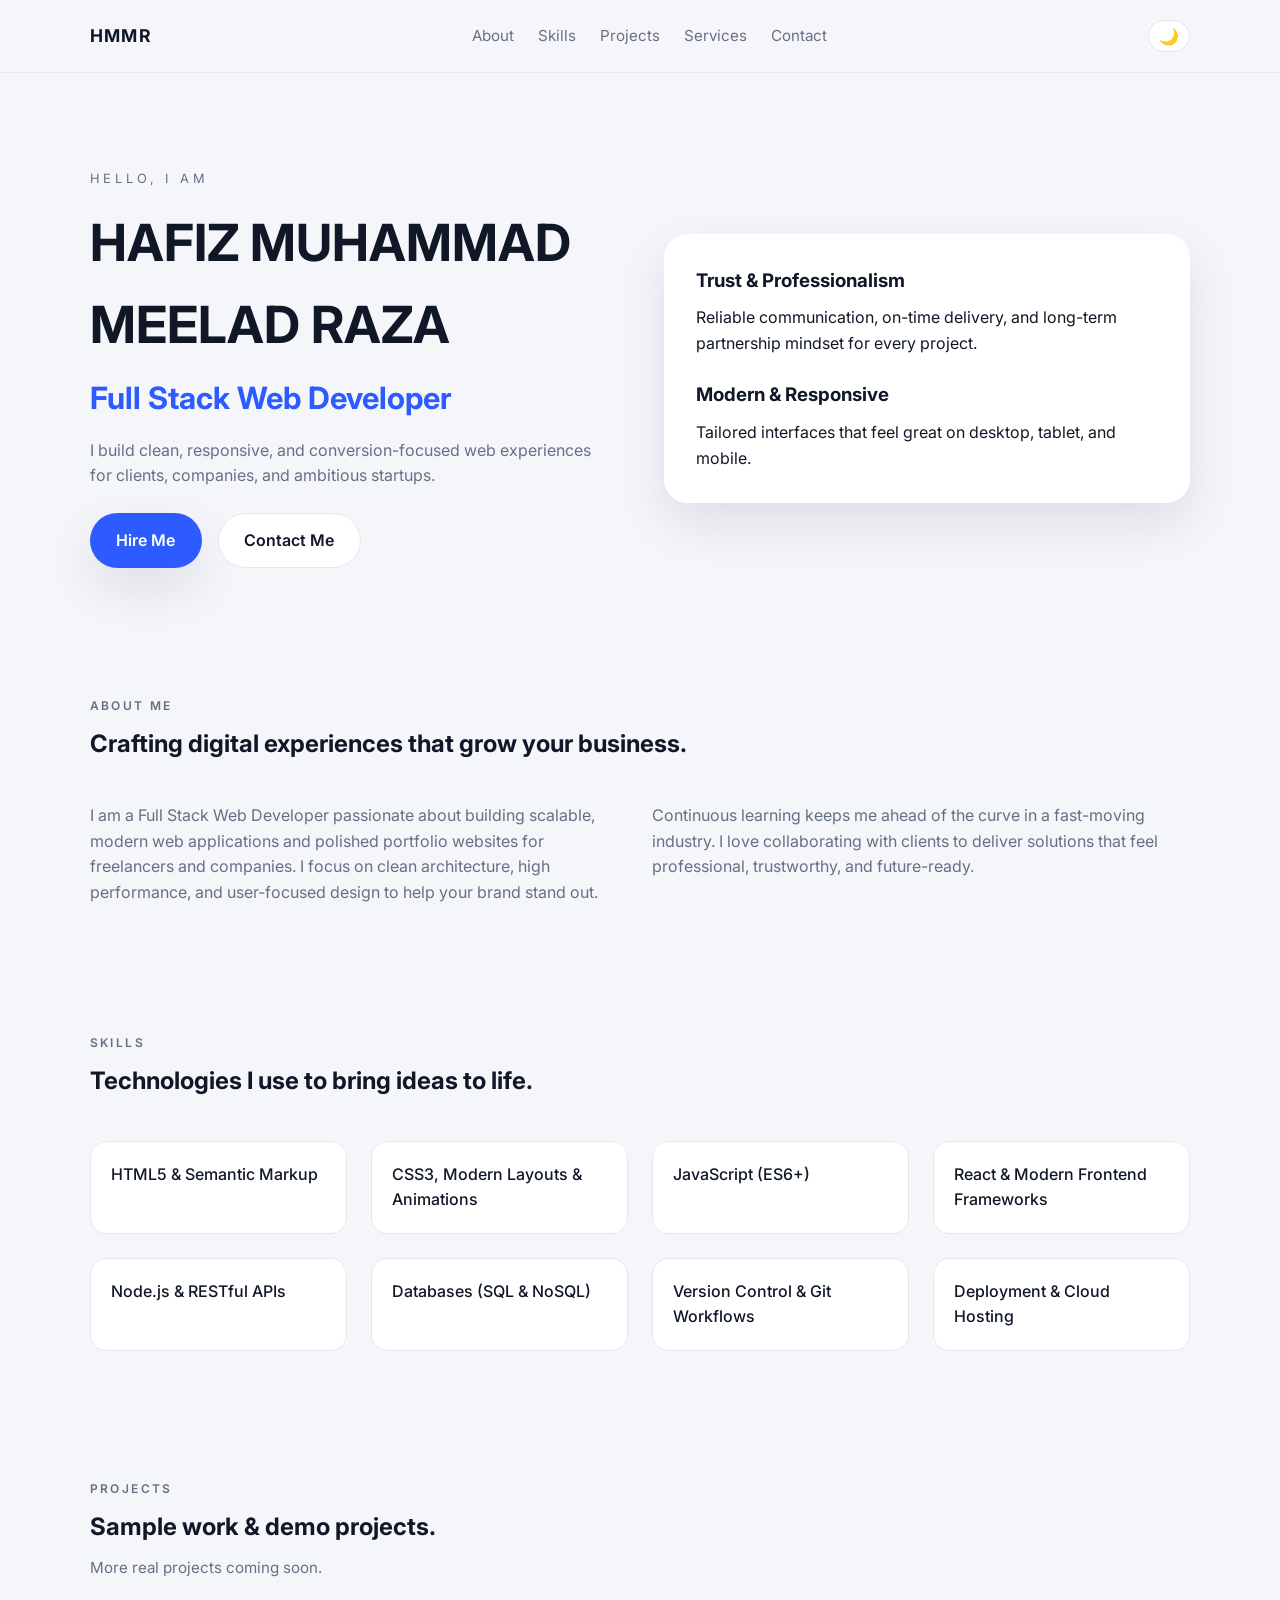
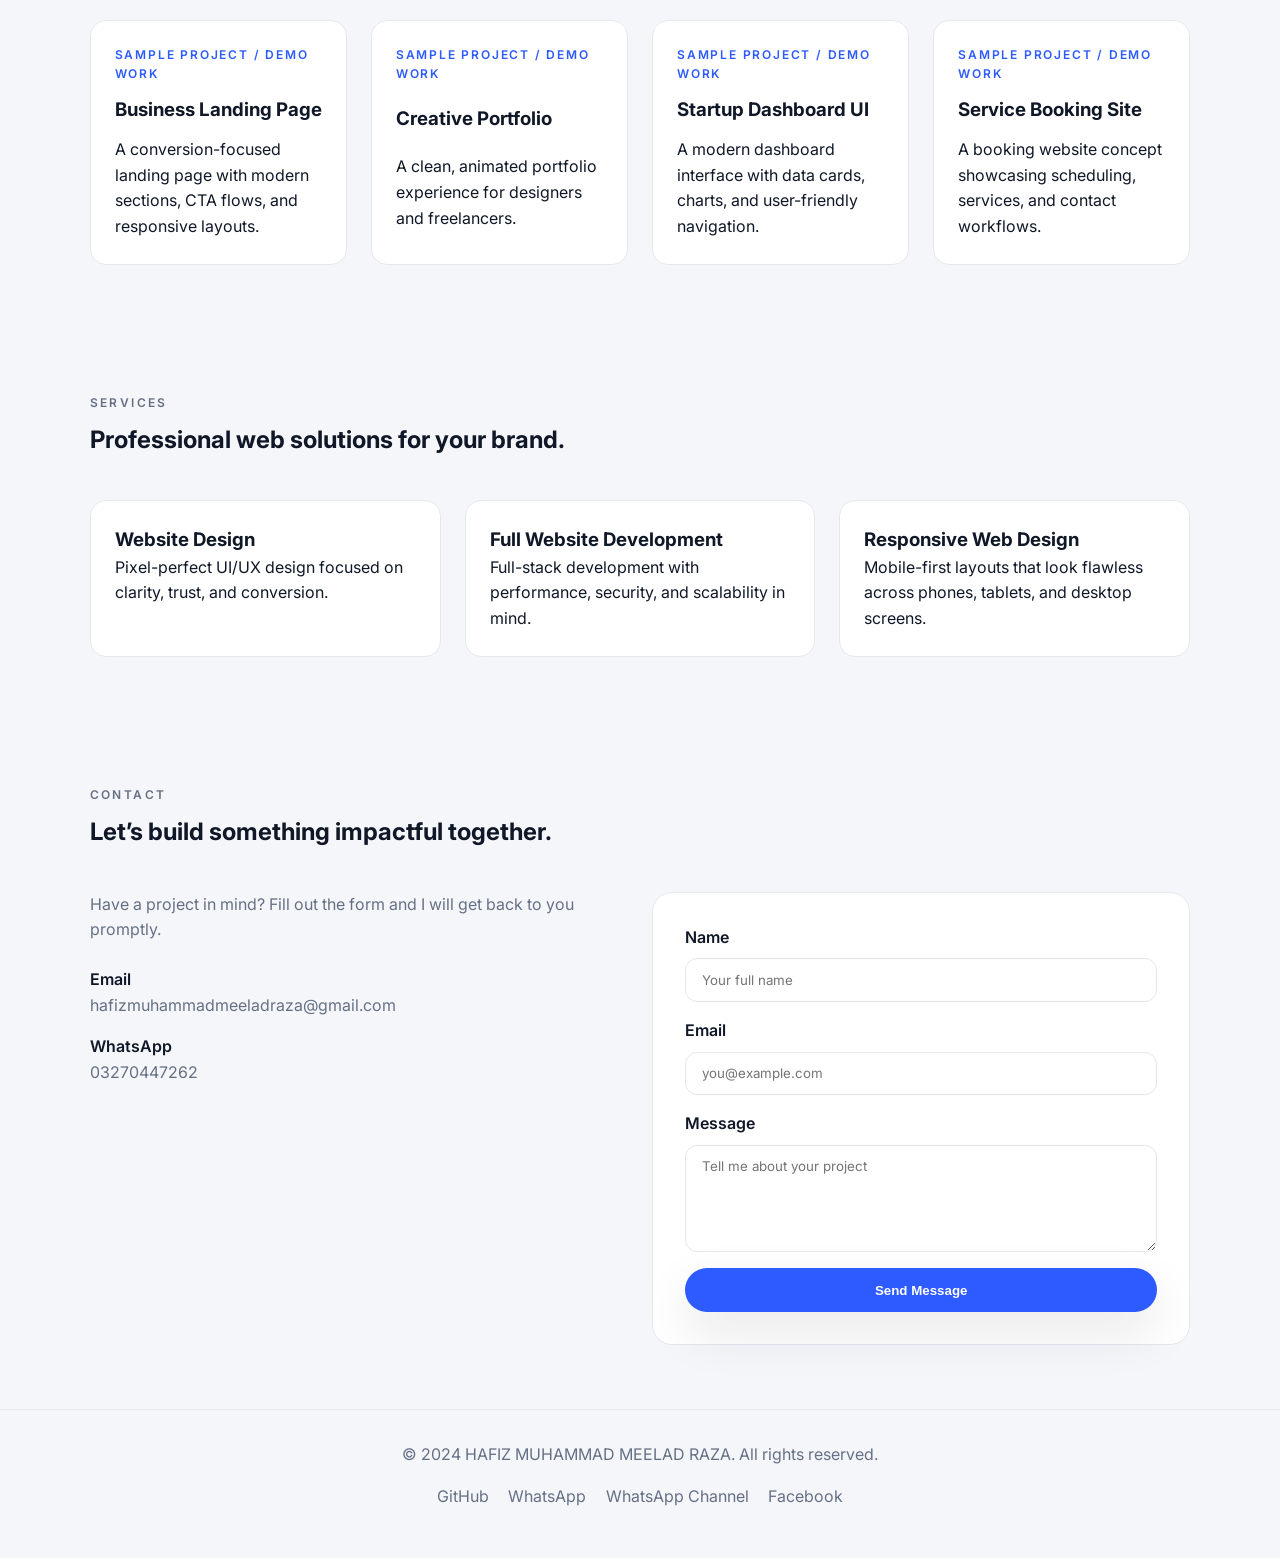
==== index.html @ 8e3b0694 "Add initial portfolio website" ====
<!DOCTYPE html>
<html lang="en">
  <head>
    <meta charset="UTF-8" />
    <meta name="viewport" content="width=device-width, initial-scale=1" />
    <meta
      name="description"
      content="Portfolio of Hafiz Muhammad Meelad Raza, a full stack web developer delivering modern, responsive, and professional web experiences."
    />
    <meta
      name="keywords"
      content="Full Stack Web Developer, Portfolio, Freelance, Web Design, Web Development"
    />
    <meta name="author" content="Hafiz Muhammad Meelad Raza" />
    <title>HAFIZ MUHAMMAD MEELAD RAZA | Full Stack Web Developer</title>
    <link rel="preconnect" href="https://fonts.googleapis.com" />
    <link rel="preconnect" href="https://fonts.gstatic.com" crossorigin />
    <link
      href="https://fonts.googleapis.com/css2?family=Inter:wght@300;400;500;600;700&display=swap"
      rel="stylesheet"
    />
    <link rel="stylesheet" href="styles.css" />
  </head>
  <body>
    <header class="site-header">
      <nav class="nav">
        <a class="logo" href="#hero">HMMR</a>
        <button class="nav-toggle" aria-label="Toggle navigation">
          <span></span>
          <span></span>
          <span></span>
        </button>
        <div class="nav-links" data-visible="false">
          <a href="#about">About</a>
          <a href="#skills">Skills</a>
          <a href="#projects">Projects</a>
          <a href="#services">Services</a>
          <a href="#contact">Contact</a>
        </div>
        <button class="theme-toggle" type="button" aria-label="Toggle dark mode">
          <span class="theme-toggle__icon">🌙</span>
        </button>
      </nav>
    </header>

    <main>
      <section id="hero" class="hero">
        <div class="hero-content">
          <p class="hero-eyebrow">Hello, I am</p>
          <h1>HAFIZ MUHAMMAD MEELAD RAZA</h1>
          <h2>Full Stack Web Developer</h2>
          <p class="hero-tagline">
            I build clean, responsive, and conversion-focused web experiences for
            clients, companies, and ambitious startups.
          </p>
          <div class="hero-actions">
            <a class="btn primary" href="#contact">Hire Me</a>
            <a class="btn ghost" href="#contact">Contact Me</a>
          </div>
        </div>
        <div class="hero-card">
          <div class="hero-card__item">
            <h3>Trust & Professionalism</h3>
            <p>
              Reliable communication, on-time delivery, and long-term partnership
              mindset for every project.
            </p>
          </div>
          <div class="hero-card__item">
            <h3>Modern & Responsive</h3>
            <p>
              Tailored interfaces that feel great on desktop, tablet, and mobile.
            </p>
          </div>
        </div>
      </section>

      <section id="about" class="section about">
        <div class="section-heading">
          <p class="section-label">About Me</p>
          <h2>Crafting digital experiences that grow your business.</h2>
        </div>
        <div class="about-grid">
          <p>
            I am a Full Stack Web Developer passionate about building scalable,
            modern web applications and polished portfolio websites for
            freelancers and companies. I focus on clean architecture, high
            performance, and user-focused design to help your brand stand out.
          </p>
          <p>
            Continuous learning keeps me ahead of the curve in a fast-moving
            industry. I love collaborating with clients to deliver solutions
            that feel professional, trustworthy, and future-ready.
          </p>
        </div>
      </section>

      <section id="skills" class="section skills">
        <div class="section-heading">
          <p class="section-label">Skills</p>
          <h2>Technologies I use to bring ideas to life.</h2>
        </div>
        <div class="skills-grid">
          <div class="skill-card">HTML5 &amp; Semantic Markup</div>
          <div class="skill-card">CSS3, Modern Layouts &amp; Animations</div>
          <div class="skill-card">JavaScript (ES6+)</div>
          <div class="skill-card">React &amp; Modern Frontend Frameworks</div>
          <div class="skill-card">Node.js &amp; RESTful APIs</div>
          <div class="skill-card">Databases (SQL &amp; NoSQL)</div>
          <div class="skill-card">Version Control &amp; Git Workflows</div>
          <div class="skill-card">Deployment &amp; Cloud Hosting</div>
        </div>
      </section>

      <section id="projects" class="section projects">
        <div class="section-heading">
          <p class="section-label">Projects</p>
          <h2>Sample work &amp; demo projects.</h2>
          <p class="section-note">More real projects coming soon.</p>
        </div>
        <div class="projects-grid">
          <article class="project-card">
            <span class="project-label">Sample Project / Demo Work</span>
            <h3>Business Landing Page</h3>
            <p>
              A conversion-focused landing page with modern sections, CTA flows,
              and responsive layouts.
            </p>
          </article>
          <article class="project-card">
            <span class="project-label">Sample Project / Demo Work</span>
            <h3>Creative Portfolio</h3>
            <p>
              A clean, animated portfolio experience for designers and
              freelancers.
            </p>
          </article>
          <article class="project-card">
            <span class="project-label">Sample Project / Demo Work</span>
            <h3>Startup Dashboard UI</h3>
            <p>
              A modern dashboard interface with data cards, charts, and
              user-friendly navigation.
            </p>
          </article>
          <article class="project-card">
            <span class="project-label">Sample Project / Demo Work</span>
            <h3>Service Booking Site</h3>
            <p>
              A booking website concept showcasing scheduling, services, and
              contact workflows.
            </p>
          </article>
        </div>
      </section>

      <section id="services" class="section services">
        <div class="section-heading">
          <p class="section-label">Services</p>
          <h2>Professional web solutions for your brand.</h2>
        </div>
        <div class="services-grid">
          <div class="service-card">
            <h3>Website Design</h3>
            <p>
              Pixel-perfect UI/UX design focused on clarity, trust, and
              conversion.
            </p>
          </div>
          <div class="service-card">
            <h3>Full Website Development</h3>
            <p>
              Full-stack development with performance, security, and scalability
              in mind.
            </p>
          </div>
          <div class="service-card">
            <h3>Responsive Web Design</h3>
            <p>
              Mobile-first layouts that look flawless across phones, tablets,
              and desktop screens.
            </p>
          </div>
        </div>
      </section>

      <section id="contact" class="section contact">
        <div class="section-heading">
          <p class="section-label">Contact</p>
          <h2>Let’s build something impactful together.</h2>
        </div>
        <div class="contact-grid">
          <div class="contact-info">
            <p>
              Have a project in mind? Fill out the form and I will get back to
              you promptly.
            </p>
            <div class="contact-list">
              <div>
                <span>Email</span>
                <a href="mailto:hafizmuhammadmeeladraza@gmail.com"
                  >hafizmuhammadmeeladraza@gmail.com</a
                >
              </div>
              <div>
                <span>WhatsApp</span>
                <a href="https://wa.me/923270447262" target="_blank" rel="noreferrer"
                  >03270447262</a
                >
              </div>
            </div>
          </div>
          <form
            class="contact-form"
            action="mailto:hafizmuhammadmeeladraza@gmail.com"
            method="POST"
            enctype="text/plain"
          >
            <label>
              Name
              <input type="text" name="name" placeholder="Your full name" required />
            </label>
            <label>
              Email
              <input
                type="email"
                name="email"
                placeholder="you@example.com"
                required
              />
            </label>
            <label>
              Message
              <textarea
                name="message"
                rows="5"
                placeholder="Tell me about your project"
                required
              ></textarea>
            </label>
            <button class="btn primary" type="submit">Send Message</button>
          </form>
        </div>
      </section>
    </main>

    <footer class="footer">
      <div class="footer-content">
        <p>© 2024 HAFIZ MUHAMMAD MEELAD RAZA. All rights reserved.</p>
        <div class="social-links">
          <a href="https://github.com/" target="_blank" rel="noreferrer">GitHub</a>
          <a
            href="https://wa.me/923270447262"
            target="_blank"
            rel="noreferrer"
            >WhatsApp</a
          >
          <a
            href="https://whatsapp.com/channel/0029VbBr26wLSmbkB0sooQ3W"
            target="_blank"
            rel="noreferrer"
            >WhatsApp Channel</a
          >
          <a
            href="https://www.facebook.com/share/1Arx2dxpmw/"
            target="_blank"
            rel="noreferrer"
            >Facebook</a
          >
        </div>
      </div>
    </footer>

    <script src="script.js"></script>
  </body>
</html>
---- styles.css ----
:root {
  color-scheme: light;
  --bg: #f5f6fa;
  --surface: #ffffff;
  --text: #101828;
  --muted: #667085;
  --primary: #2d5bff;
  --primary-dark: #1c3dd4;
  --border: #e4e7ec;
  --shadow: 0 20px 50px rgba(16, 24, 40, 0.1);
}

[data-theme="dark"] {
  color-scheme: dark;
  --bg: #0f1115;
  --surface: #1b1f2a;
  --text: #f4f6fb;
  --muted: #a6b0c3;
  --primary: #5b7bff;
  --primary-dark: #3b5bff;
  --border: #2a3142;
  --shadow: 0 20px 50px rgba(0, 0, 0, 0.4);
}

* {
  margin: 0;
  padding: 0;
  box-sizing: border-box;
}

body {
  font-family: "Inter", sans-serif;
  background: var(--bg);
  color: var(--text);
  line-height: 1.6;
  transition: background 0.3s ease, color 0.3s ease;
}

a {
  color: inherit;
  text-decoration: none;
}

img {
  max-width: 100%;
  display: block;
}

.site-header {
  position: sticky;
  top: 0;
  z-index: 100;
  background: rgba(245, 246, 250, 0.9);
  backdrop-filter: blur(10px);
  border-bottom: 1px solid var(--border);
}

[data-theme="dark"] .site-header {
  background: rgba(15, 17, 21, 0.85);
}

.nav {
  display: flex;
  align-items: center;
  justify-content: space-between;
  padding: 1.25rem 7vw;
  gap: 1rem;
}

.logo {
  font-weight: 700;
  font-size: 1.1rem;
  letter-spacing: 0.08em;
}

.nav-links {
  display: flex;
  gap: 1.5rem;
  align-items: center;
}

.nav-links a {
  font-size: 0.95rem;
  color: var(--muted);
  transition: color 0.2s ease;
}

.nav-links a:hover {
  color: var(--text);
}

.nav-toggle {
  display: none;
  flex-direction: column;
  gap: 4px;
  background: none;
  border: none;
  cursor: pointer;
}

.nav-toggle span {
  width: 22px;
  height: 2px;
  background: var(--text);
}

.theme-toggle {
  border: 1px solid var(--border);
  background: var(--surface);
  border-radius: 999px;
  padding: 0.35rem 0.65rem;
  cursor: pointer;
  transition: background 0.2s ease, border 0.2s ease;
}

.theme-toggle__icon {
  font-size: 1rem;
}

.hero {
  padding: 6rem 7vw 4rem;
  display: grid;
  grid-template-columns: repeat(auto-fit, minmax(280px, 1fr));
  gap: 3rem;
  align-items: center;
}

.hero-content h1 {
  font-size: clamp(2.2rem, 4vw, 3.6rem);
  margin-bottom: 0.4rem;
}

.hero-content h2 {
  font-size: clamp(1.4rem, 2.4vw, 2rem);
  color: var(--primary);
  margin-bottom: 1rem;
}

.hero-eyebrow {
  text-transform: uppercase;
  letter-spacing: 0.3em;
  font-size: 0.8rem;
  color: var(--muted);
  margin-bottom: 0.8rem;
}

.hero-tagline {
  color: var(--muted);
  margin-bottom: 1.5rem;
}

.hero-actions {
  display: flex;
  gap: 1rem;
  flex-wrap: wrap;
}

.btn {
  padding: 0.85rem 1.6rem;
  border-radius: 999px;
  border: 1px solid transparent;
  font-weight: 600;
  display: inline-flex;
  align-items: center;
  justify-content: center;
  transition: transform 0.2s ease, box-shadow 0.2s ease;
}

.btn.primary {
  background: var(--primary);
  color: #fff;
  box-shadow: var(--shadow);
}

.btn.primary:hover {
  background: var(--primary-dark);
  transform: translateY(-2px);
}

.btn.ghost {
  border-color: var(--border);
  color: var(--text);
  background: var(--surface);
}

.hero-card {
  background: var(--surface);
  padding: 2rem;
  border-radius: 24px;
  box-shadow: var(--shadow);
  display: grid;
  gap: 1.5rem;
}

.hero-card__item h3 {
  margin-bottom: 0.6rem;
}

.section {
  padding: 4rem 7vw;
}

.section-heading {
  display: grid;
  gap: 0.6rem;
  margin-bottom: 2.5rem;
}

.section-label {
  color: var(--muted);
  font-weight: 600;
  text-transform: uppercase;
  letter-spacing: 0.2em;
  font-size: 0.75rem;
}

.section-note {
  color: var(--muted);
  font-size: 0.95rem;
}

.about-grid,
.skills-grid,
.projects-grid,
.services-grid,
.contact-grid {
  display: grid;
  gap: 1.5rem;
}

.about-grid {
  grid-template-columns: repeat(auto-fit, minmax(260px, 1fr));
  color: var(--muted);
}

.skills-grid {
  grid-template-columns: repeat(auto-fit, minmax(220px, 1fr));
}

.skill-card {
  background: var(--surface);
  padding: 1.25rem;
  border-radius: 16px;
  border: 1px solid var(--border);
  font-weight: 500;
}

.projects-grid {
  grid-template-columns: repeat(auto-fit, minmax(240px, 1fr));
}

.project-card {
  background: var(--surface);
  padding: 1.5rem;
  border-radius: 16px;
  border: 1px solid var(--border);
  display: grid;
  gap: 0.75rem;
  transition: transform 0.2s ease, box-shadow 0.2s ease;
}

.project-card:hover {
  transform: translateY(-4px);
  box-shadow: var(--shadow);
}

.project-label {
  font-size: 0.75rem;
  text-transform: uppercase;
  letter-spacing: 0.15em;
  color: var(--primary);
  font-weight: 600;
}

.services-grid {
  grid-template-columns: repeat(auto-fit, minmax(240px, 1fr));
}

.service-card {
  padding: 1.5rem;
  background: var(--surface);
  border-radius: 16px;
  border: 1px solid var(--border);
}

.contact-grid {
  grid-template-columns: repeat(auto-fit, minmax(280px, 1fr));
  align-items: start;
}

.contact-info {
  display: grid;
  gap: 1.5rem;
  color: var(--muted);
}

.contact-list {
  display: grid;
  gap: 1rem;
}

.contact-list span {
  display: block;
  font-weight: 600;
  color: var(--text);
}

.contact-form {
  background: var(--surface);
  padding: 2rem;
  border-radius: 20px;
  border: 1px solid var(--border);
  display: grid;
  gap: 1rem;
}

.contact-form label {
  display: grid;
  gap: 0.5rem;
  font-weight: 600;
}

.contact-form input,
.contact-form textarea {
  width: 100%;
  padding: 0.8rem 1rem;
  border-radius: 12px;
  border: 1px solid var(--border);
  background: transparent;
  color: var(--text);
  font-family: inherit;
}

.footer {
  padding: 2rem 7vw 3rem;
  border-top: 1px solid var(--border);
  color: var(--muted);
}

.footer-content {
  display: flex;
  flex-direction: column;
  gap: 1rem;
  align-items: center;
  text-align: center;
}

.social-links {
  display: flex;
  gap: 1.2rem;
  flex-wrap: wrap;
  justify-content: center;
}

.fade-in {
  opacity: 0;
  transform: translateY(20px);
  animation: fadeUp 0.8s ease forwards;
}

@keyframes fadeUp {
  to {
    opacity: 1;
    transform: translateY(0);
  }
}

@media (max-width: 840px) {
  .nav-links {
    position: absolute;
    top: 70px;
    right: 7vw;
    background: var(--surface);
    border: 1px solid var(--border);
    border-radius: 16px;
    flex-direction: column;
    padding: 1rem 1.5rem;
    gap: 1rem;
    box-shadow: var(--shadow);
    display: none;
  }

  .nav-links[data-visible="true"] {
    display: flex;
  }

  .nav-toggle {
    display: flex;
  }
}

@media (max-width: 600px) {
  .hero {
    padding-top: 4.5rem;
  }

  .nav {
    flex-wrap: wrap;
  }
}
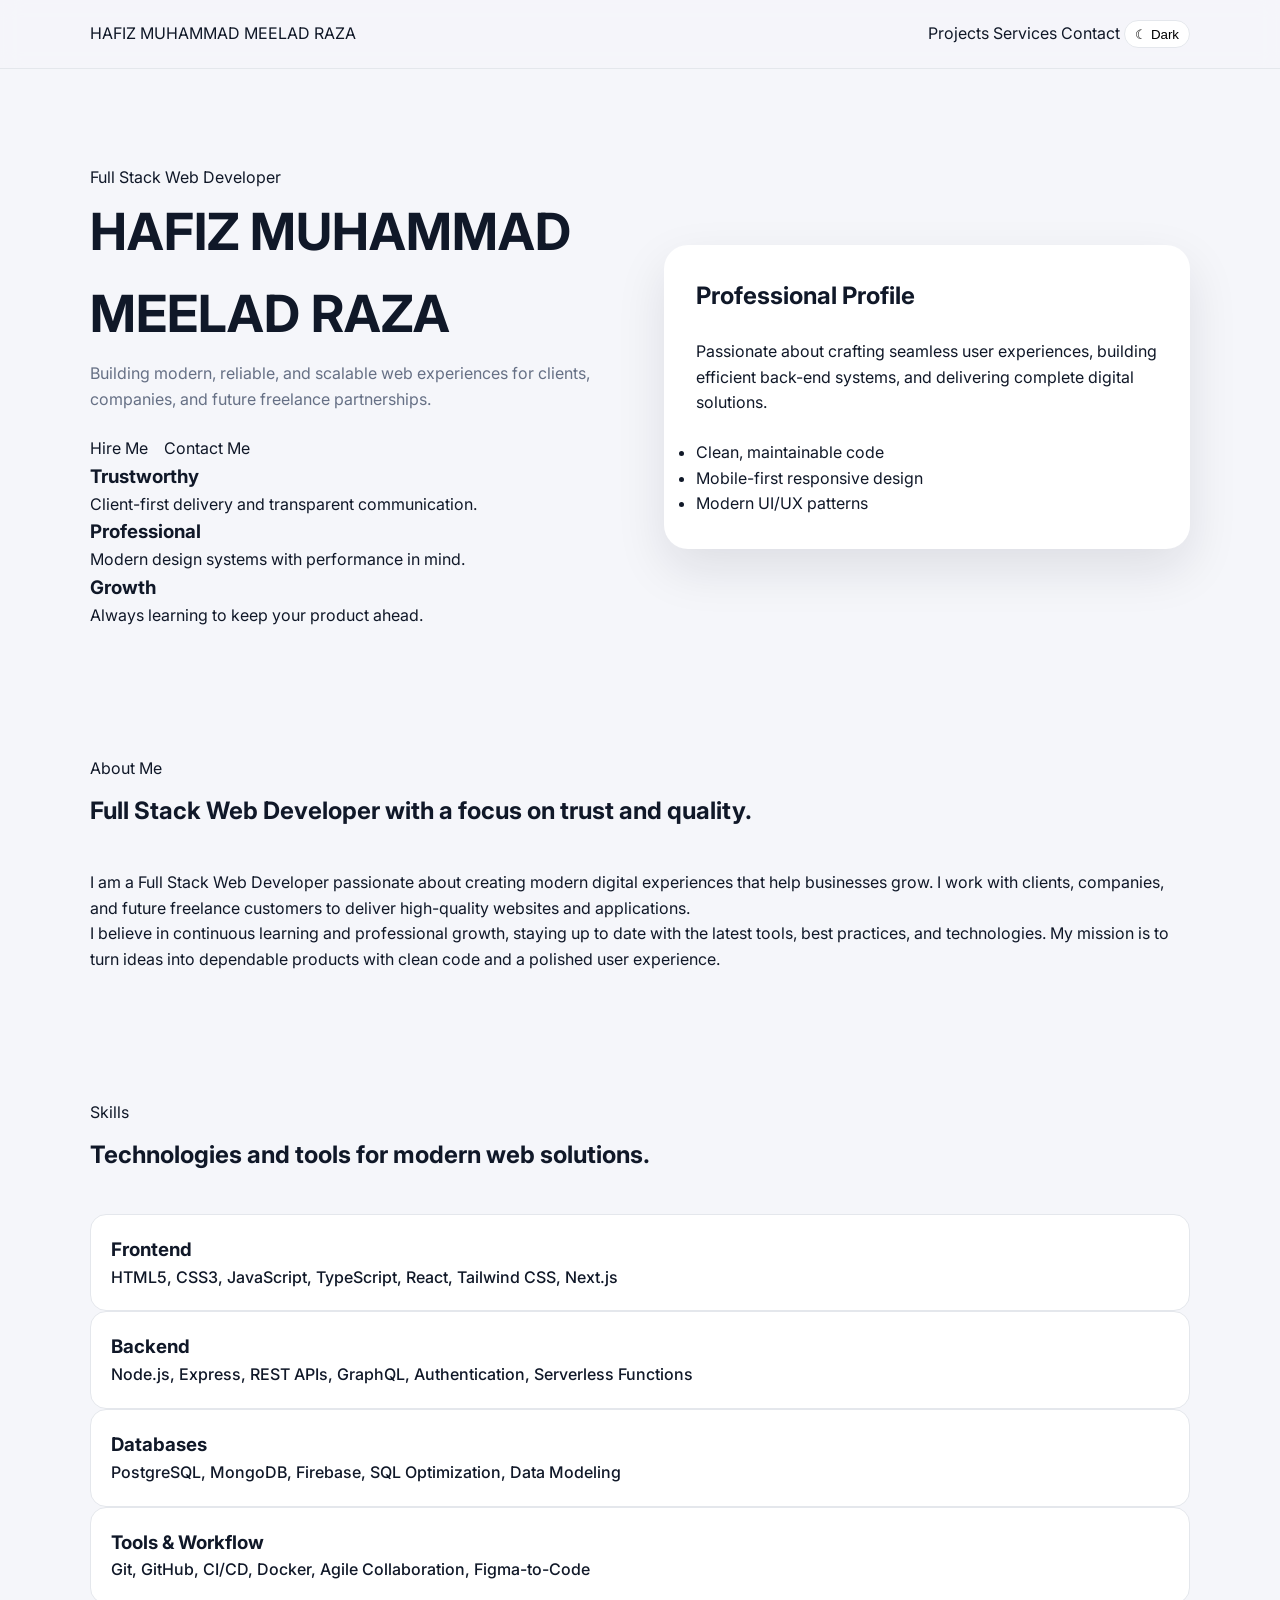
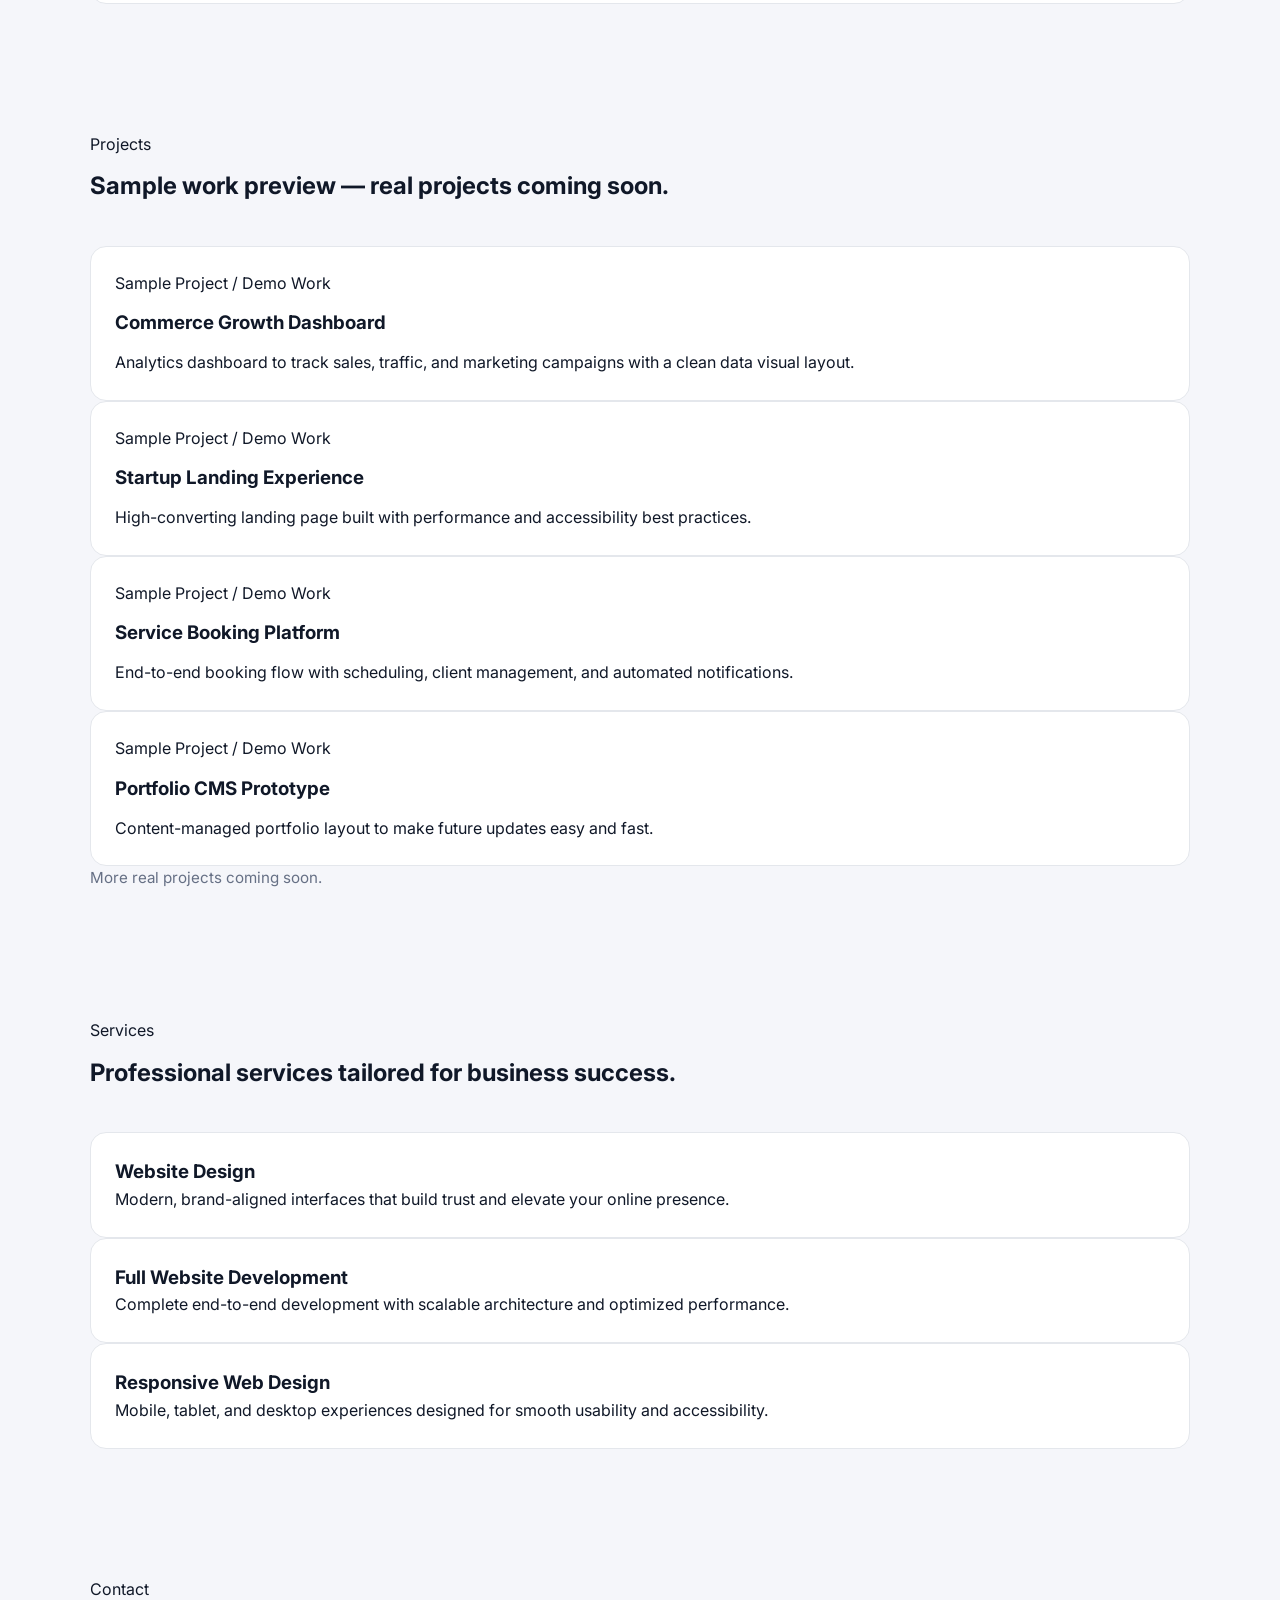
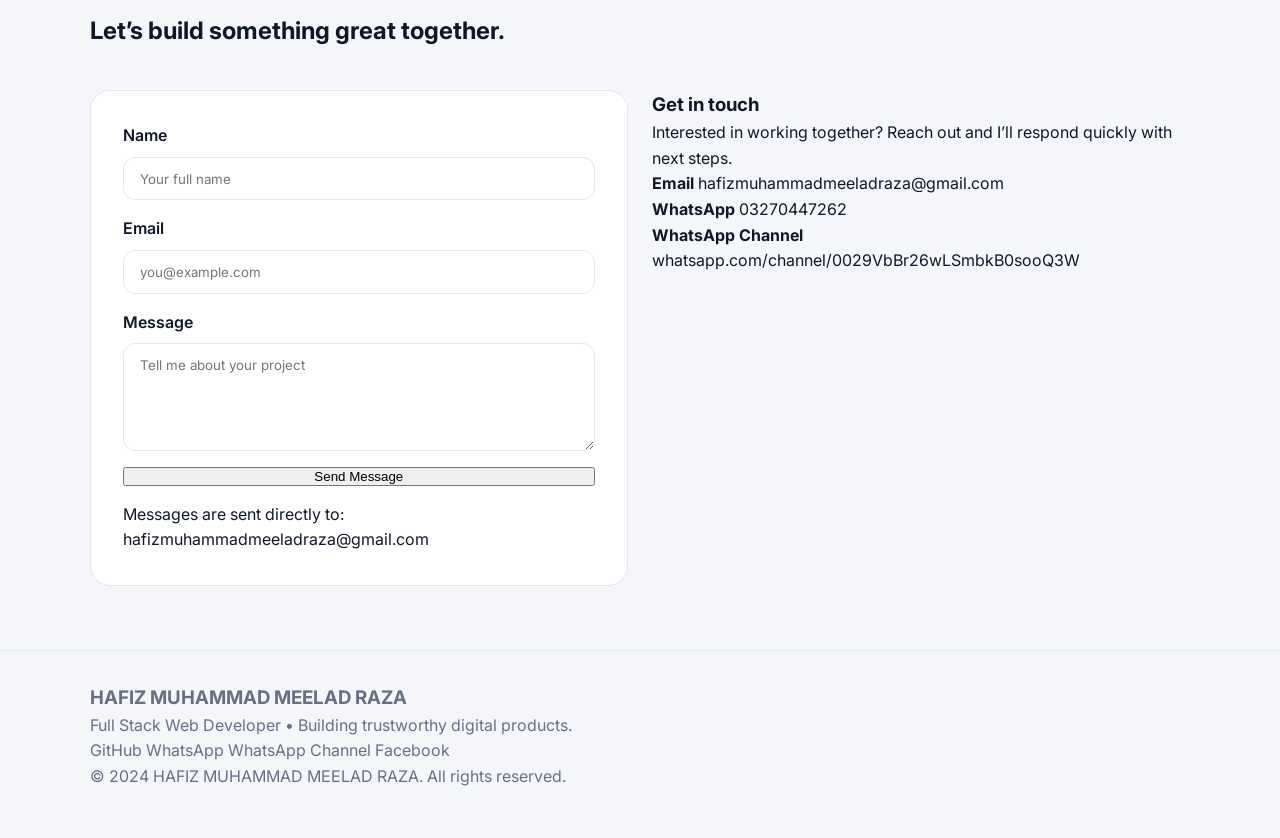
==== commit af3587b1: "Create index.html" ====
--- a/index.html
+++ b/index.html
@@ -2,21 +2,21 @@
 <html lang="en">
   <head>
     <meta charset="UTF-8" />
-    <meta name="viewport" content="width=device-width, initial-scale=1" />
+    <meta name="viewport" content="width=device-width, initial-scale=1.0" />
     <meta
       name="description"
-      content="Portfolio of Hafiz Muhammad Meelad Raza, a full stack web developer delivering modern, responsive, and professional web experiences."
+      content="Portfolio of Hafiz Muhammad Meelad Raza, Full Stack Web Developer specializing in modern web development for clients and companies."
     />
     <meta
       name="keywords"
-      content="Full Stack Web Developer, Portfolio, Freelance, Web Design, Web Development"
+      content="Full Stack Web Developer, portfolio, web development, freelance developer, responsive design"
     />
     <meta name="author" content="Hafiz Muhammad Meelad Raza" />
     <title>HAFIZ MUHAMMAD MEELAD RAZA | Full Stack Web Developer</title>
     <link rel="preconnect" href="https://fonts.googleapis.com" />
     <link rel="preconnect" href="https://fonts.gstatic.com" crossorigin />
     <link
-      href="https://fonts.googleapis.com/css2?family=Inter:wght@300;400;500;600;700&display=swap"
+      href="https://fonts.googleapis.com/css2?family=Inter:wght@300;400;500;600;700&family=Playfair+Display:wght@500;600&display=swap"
       rel="stylesheet"
     />
     <link rel="stylesheet" href="styles.css" />
@@ -24,251 +24,208 @@
   <body>
     <header class="site-header">
       <nav class="nav">
-        <a class="logo" href="#hero">HMMR</a>
-        <button class="nav-toggle" aria-label="Toggle navigation">
-          <span></span>
-          <span></span>
-          <span></span>
-        </button>
-        <div class="nav-links" data-visible="false">
-          <a href="#about">About</a>
-          <a href="#skills">Skills</a>
-          <a href="#projects">Projects</a>
-          <a href="#services">Services</a>
-          <a href="#contact">Contact</a>
-        </div>
-        <button class="theme-toggle" type="button" aria-label="Toggle dark mode">
-          <span class="theme-toggle__icon">🌙</span>
-        </button>
+        <div class="brand">HAFIZ MUHAMMAD MEELAD RAZA</div>
+        <div class="nav-actions">
+          <a href="#projects" class="nav-link">Projects</a>
+          <a href="#services" class="nav-link">Services</a>
+          <a href="#contact" class="nav-link">Contact</a>
+          <button class="theme-toggle" id="themeToggle" type="button" aria-label="Toggle dark and light mode">
+            <span class="toggle-icon" aria-hidden="true">☾</span>
+            <span class="toggle-text">Dark</span>
+          </button>
+        </div>
       </nav>
     </header>
 
     <main>
-      <section id="hero" class="hero">
+      <section class="hero" id="home">
         <div class="hero-content">
-          <p class="hero-eyebrow">Hello, I am</p>
+          <p class="eyebrow">Full Stack Web Developer</p>
           <h1>HAFIZ MUHAMMAD MEELAD RAZA</h1>
-          <h2>Full Stack Web Developer</h2>
           <p class="hero-tagline">
-            I build clean, responsive, and conversion-focused web experiences for
-            clients, companies, and ambitious startups.
+            Building modern, reliable, and scalable web experiences for clients, companies, and future freelance
+            partnerships.
           </p>
           <div class="hero-actions">
-            <a class="btn primary" href="#contact">Hire Me</a>
-            <a class="btn ghost" href="#contact">Contact Me</a>
+            <a class="button primary" href="#contact">Hire Me</a>
+            <a class="button secondary" href="#contact">Contact Me</a>
+          </div>
+          <div class="hero-stats">
+            <div>
+              <h3>Trustworthy</h3>
+              <p>Client-first delivery and transparent communication.</p>
+            </div>
+            <div>
+              <h3>Professional</h3>
+              <p>Modern design systems with performance in mind.</p>
+            </div>
+            <div>
+              <h3>Growth</h3>
+              <p>Always learning to keep your product ahead.</p>
+            </div>
           </div>
         </div>
         <div class="hero-card">
-          <div class="hero-card__item">
-            <h3>Trust & Professionalism</h3>
-            <p>
-              Reliable communication, on-time delivery, and long-term partnership
-              mindset for every project.
-            </p>
-          </div>
-          <div class="hero-card__item">
-            <h3>Modern & Responsive</h3>
-            <p>
-              Tailored interfaces that feel great on desktop, tablet, and mobile.
-            </p>
-          </div>
-        </div>
-      </section>
-
-      <section id="about" class="section about">
-        <div class="section-heading">
-          <p class="section-label">About Me</p>
-          <h2>Crafting digital experiences that grow your business.</h2>
-        </div>
-        <div class="about-grid">
+          <h2>Professional Profile</h2>
           <p>
-            I am a Full Stack Web Developer passionate about building scalable,
-            modern web applications and polished portfolio websites for
-            freelancers and companies. I focus on clean architecture, high
-            performance, and user-focused design to help your brand stand out.
-          </p>
+            Passionate about crafting seamless user experiences, building efficient back-end systems, and delivering
+            complete digital solutions.
+          </p>
+          <ul>
+            <li>Clean, maintainable code</li>
+            <li>Mobile-first responsive design</li>
+            <li>Modern UI/UX patterns</li>
+          </ul>
+        </div>
+      </section>
+
+      <section class="section" id="about">
+        <div class="section-heading">
+          <p class="eyebrow">About Me</p>
+          <h2>Full Stack Web Developer with a focus on trust and quality.</h2>
+        </div>
+        <div class="two-column">
           <p>
-            Continuous learning keeps me ahead of the curve in a fast-moving
-            industry. I love collaborating with clients to deliver solutions
-            that feel professional, trustworthy, and future-ready.
-          </p>
-        </div>
-      </section>
-
-      <section id="skills" class="section skills">
-        <div class="section-heading">
-          <p class="section-label">Skills</p>
-          <h2>Technologies I use to bring ideas to life.</h2>
-        </div>
-        <div class="skills-grid">
-          <div class="skill-card">HTML5 &amp; Semantic Markup</div>
-          <div class="skill-card">CSS3, Modern Layouts &amp; Animations</div>
-          <div class="skill-card">JavaScript (ES6+)</div>
-          <div class="skill-card">React &amp; Modern Frontend Frameworks</div>
-          <div class="skill-card">Node.js &amp; RESTful APIs</div>
-          <div class="skill-card">Databases (SQL &amp; NoSQL)</div>
-          <div class="skill-card">Version Control &amp; Git Workflows</div>
-          <div class="skill-card">Deployment &amp; Cloud Hosting</div>
-        </div>
-      </section>
-
-      <section id="projects" class="section projects">
-        <div class="section-heading">
-          <p class="section-label">Projects</p>
-          <h2>Sample work &amp; demo projects.</h2>
-          <p class="section-note">More real projects coming soon.</p>
-        </div>
-        <div class="projects-grid">
-          <article class="project-card">
-            <span class="project-label">Sample Project / Demo Work</span>
-            <h3>Business Landing Page</h3>
-            <p>
-              A conversion-focused landing page with modern sections, CTA flows,
-              and responsive layouts.
-            </p>
-          </article>
-          <article class="project-card">
-            <span class="project-label">Sample Project / Demo Work</span>
-            <h3>Creative Portfolio</h3>
-            <p>
-              A clean, animated portfolio experience for designers and
-              freelancers.
-            </p>
-          </article>
-          <article class="project-card">
-            <span class="project-label">Sample Project / Demo Work</span>
-            <h3>Startup Dashboard UI</h3>
-            <p>
-              A modern dashboard interface with data cards, charts, and
-              user-friendly navigation.
-            </p>
-          </article>
-          <article class="project-card">
-            <span class="project-label">Sample Project / Demo Work</span>
-            <h3>Service Booking Site</h3>
-            <p>
-              A booking website concept showcasing scheduling, services, and
-              contact workflows.
-            </p>
-          </article>
-        </div>
-      </section>
-
-      <section id="services" class="section services">
-        <div class="section-heading">
-          <p class="section-label">Services</p>
-          <h2>Professional web solutions for your brand.</h2>
-        </div>
-        <div class="services-grid">
+            I am a Full Stack Web Developer passionate about creating modern digital experiences that help businesses
+            grow. I work with clients, companies, and future freelance customers to deliver high-quality websites and
+            applications.
+          </p>
+          <p>
+            I believe in continuous learning and professional growth, staying up to date with the latest tools, best
+            practices, and technologies. My mission is to turn ideas into dependable products with clean code and a
+            polished user experience.
+          </p>
+        </div>
+      </section>
+
+      <section class="section" id="skills">
+        <div class="section-heading">
+          <p class="eyebrow">Skills</p>
+          <h2>Technologies and tools for modern web solutions.</h2>
+        </div>
+        <div class="skill-grid">
+          <div class="skill-card">
+            <h3>Frontend</h3>
+            <p>HTML5, CSS3, JavaScript, TypeScript, React, Tailwind CSS, Next.js</p>
+          </div>
+          <div class="skill-card">
+            <h3>Backend</h3>
+            <p>Node.js, Express, REST APIs, GraphQL, Authentication, Serverless Functions</p>
+          </div>
+          <div class="skill-card">
+            <h3>Databases</h3>
+            <p>PostgreSQL, MongoDB, Firebase, SQL Optimization, Data Modeling</p>
+          </div>
+          <div class="skill-card">
+            <h3>Tools & Workflow</h3>
+            <p>Git, GitHub, CI/CD, Docker, Agile Collaboration, Figma-to-Code</p>
+          </div>
+        </div>
+      </section>
+
+      <section class="section" id="projects">
+        <div class="section-heading">
+          <p class="eyebrow">Projects</p>
+          <h2>Sample work preview — real projects coming soon.</h2>
+        </div>
+        <div class="project-grid">
+          <article class="project-card">
+            <span class="badge">Sample Project / Demo Work</span>
+            <h3>Commerce Growth Dashboard</h3>
+            <p>Analytics dashboard to track sales, traffic, and marketing campaigns with a clean data visual layout.</p>
+          </article>
+          <article class="project-card">
+            <span class="badge">Sample Project / Demo Work</span>
+            <h3>Startup Landing Experience</h3>
+            <p>High-converting landing page built with performance and accessibility best practices.</p>
+          </article>
+          <article class="project-card">
+            <span class="badge">Sample Project / Demo Work</span>
+            <h3>Service Booking Platform</h3>
+            <p>End-to-end booking flow with scheduling, client management, and automated notifications.</p>
+          </article>
+          <article class="project-card">
+            <span class="badge">Sample Project / Demo Work</span>
+            <h3>Portfolio CMS Prototype</h3>
+            <p>Content-managed portfolio layout to make future updates easy and fast.</p>
+          </article>
+        </div>
+        <p class="section-note">More real projects coming soon.</p>
+      </section>
+
+      <section class="section" id="services">
+        <div class="section-heading">
+          <p class="eyebrow">Services</p>
+          <h2>Professional services tailored for business success.</h2>
+        </div>
+        <div class="service-grid">
           <div class="service-card">
             <h3>Website Design</h3>
-            <p>
-              Pixel-perfect UI/UX design focused on clarity, trust, and
-              conversion.
-            </p>
+            <p>Modern, brand-aligned interfaces that build trust and elevate your online presence.</p>
           </div>
           <div class="service-card">
             <h3>Full Website Development</h3>
-            <p>
-              Full-stack development with performance, security, and scalability
-              in mind.
-            </p>
+            <p>Complete end-to-end development with scalable architecture and optimized performance.</p>
           </div>
           <div class="service-card">
             <h3>Responsive Web Design</h3>
-            <p>
-              Mobile-first layouts that look flawless across phones, tablets,
-              and desktop screens.
-            </p>
-          </div>
-        </div>
-      </section>
-
-      <section id="contact" class="section contact">
-        <div class="section-heading">
-          <p class="section-label">Contact</p>
-          <h2>Let’s build something impactful together.</h2>
+            <p>Mobile, tablet, and desktop experiences designed for smooth usability and accessibility.</p>
+          </div>
+        </div>
+      </section>
+
+      <section class="section contact" id="contact">
+        <div class="section-heading">
+          <p class="eyebrow">Contact</p>
+          <h2>Let’s build something great together.</h2>
         </div>
         <div class="contact-grid">
-          <div class="contact-info">
-            <p>
-              Have a project in mind? Fill out the form and I will get back to
-              you promptly.
-            </p>
-            <div class="contact-list">
-              <div>
-                <span>Email</span>
-                <a href="mailto:hafizmuhammadmeeladraza@gmail.com"
-                  >hafizmuhammadmeeladraza@gmail.com</a
-                >
-              </div>
-              <div>
-                <span>WhatsApp</span>
-                <a href="https://wa.me/923270447262" target="_blank" rel="noreferrer"
-                  >03270447262</a
-                >
-              </div>
-            </div>
-          </div>
-          <form
-            class="contact-form"
-            action="mailto:hafizmuhammadmeeladraza@gmail.com"
-            method="POST"
-            enctype="text/plain"
-          >
+          <form class="contact-form" id="contactForm">
             <label>
               Name
               <input type="text" name="name" placeholder="Your full name" required />
             </label>
             <label>
               Email
-              <input
-                type="email"
-                name="email"
-                placeholder="you@example.com"
-                required
-              />
+              <input type="email" name="email" placeholder="you@example.com" required />
             </label>
             <label>
               Message
-              <textarea
-                name="message"
-                rows="5"
-                placeholder="Tell me about your project"
-                required
-              ></textarea>
+              <textarea name="message" rows="5" placeholder="Tell me about your project" required></textarea>
             </label>
-            <button class="btn primary" type="submit">Send Message</button>
+            <button class="button primary" type="submit">Send Message</button>
+            <p class="form-note">Messages are sent directly to: hafizmuhammadmeeladraza@gmail.com</p>
           </form>
+          <div class="contact-details">
+            <h3>Get in touch</h3>
+            <p>Interested in working together? Reach out and I’ll respond quickly with next steps.</p>
+            <div class="contact-card">
+              <p><strong>Email</strong> hafizmuhammadmeeladraza@gmail.com</p>
+              <p><strong>WhatsApp</strong> 03270447262</p>
+              <p><strong>WhatsApp Channel</strong> whatsapp.com/channel/0029VbBr26wLSmbkB0sooQ3W</p>
+            </div>
+          </div>
         </div>
       </section>
     </main>
 
     <footer class="footer">
-      <div class="footer-content">
-        <p>© 2024 HAFIZ MUHAMMAD MEELAD RAZA. All rights reserved.</p>
-        <div class="social-links">
-          <a href="https://github.com/" target="_blank" rel="noreferrer">GitHub</a>
-          <a
-            href="https://wa.me/923270447262"
-            target="_blank"
-            rel="noreferrer"
-            >WhatsApp</a
-          >
-          <a
-            href="https://whatsapp.com/channel/0029VbBr26wLSmbkB0sooQ3W"
-            target="_blank"
-            rel="noreferrer"
-            >WhatsApp Channel</a
-          >
-          <a
-            href="https://www.facebook.com/share/1Arx2dxpmw/"
-            target="_blank"
-            rel="noreferrer"
-            >Facebook</a
-          >
-        </div>
+      <div>
+        <h3>HAFIZ MUHAMMAD MEELAD RAZA</h3>
+        <p>Full Stack Web Developer • Building trustworthy digital products.</p>
       </div>
+      <div class="footer-links">
+        <a href="https://github.com" target="_blank" rel="noopener">GitHub</a>
+        <a href="https://wa.me/923270447262" target="_blank" rel="noopener">WhatsApp</a>
+        <a
+          href="https://whatsapp.com/channel/0029VbBr26wLSmbkB0sooQ3W"
+          target="_blank"
+          rel="noopener"
+          >WhatsApp Channel</a
+        >
+        <a href="https://www.facebook.com/share/1Arx2dxpmw/" target="_blank" rel="noopener">Facebook</a>
+      </div>
+      <p class="copyright">© 2024 HAFIZ MUHAMMAD MEELAD RAZA. All rights reserved.</p>
     </footer>
 
     <script src="script.js"></script>
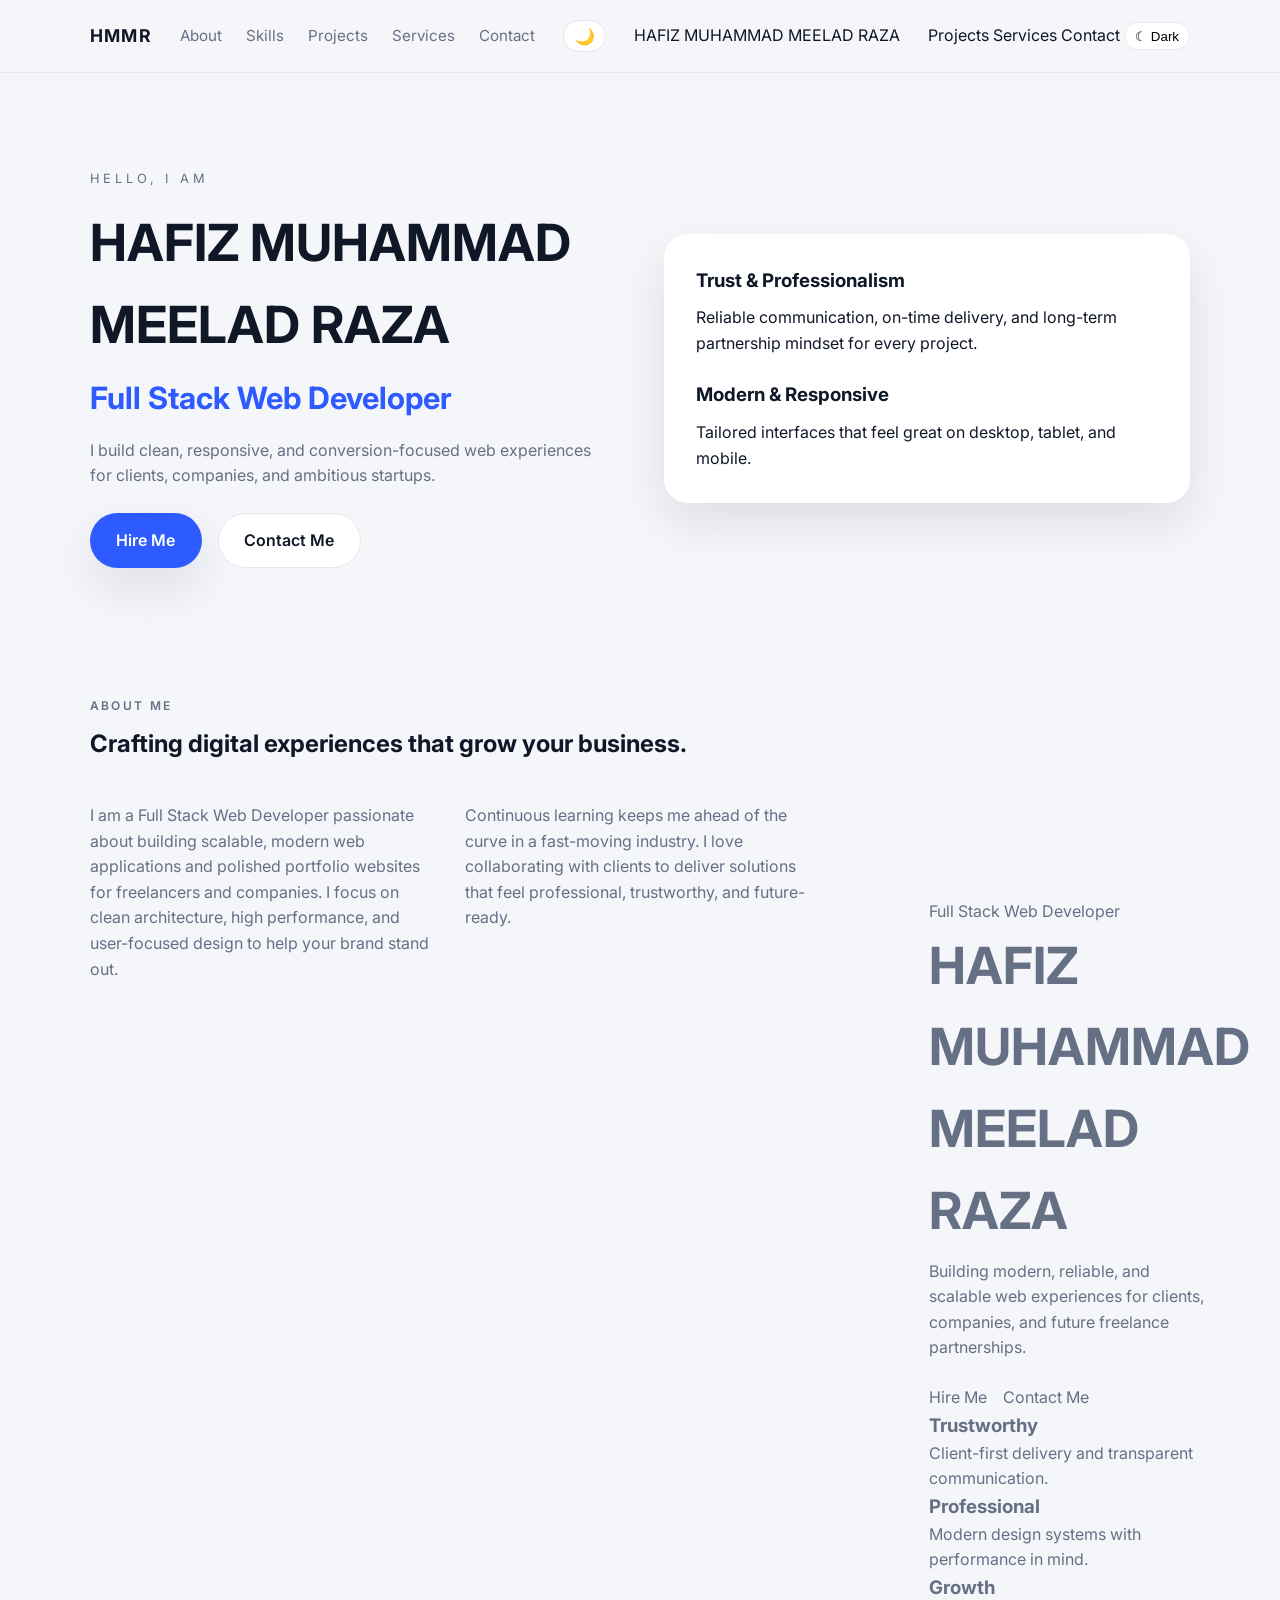
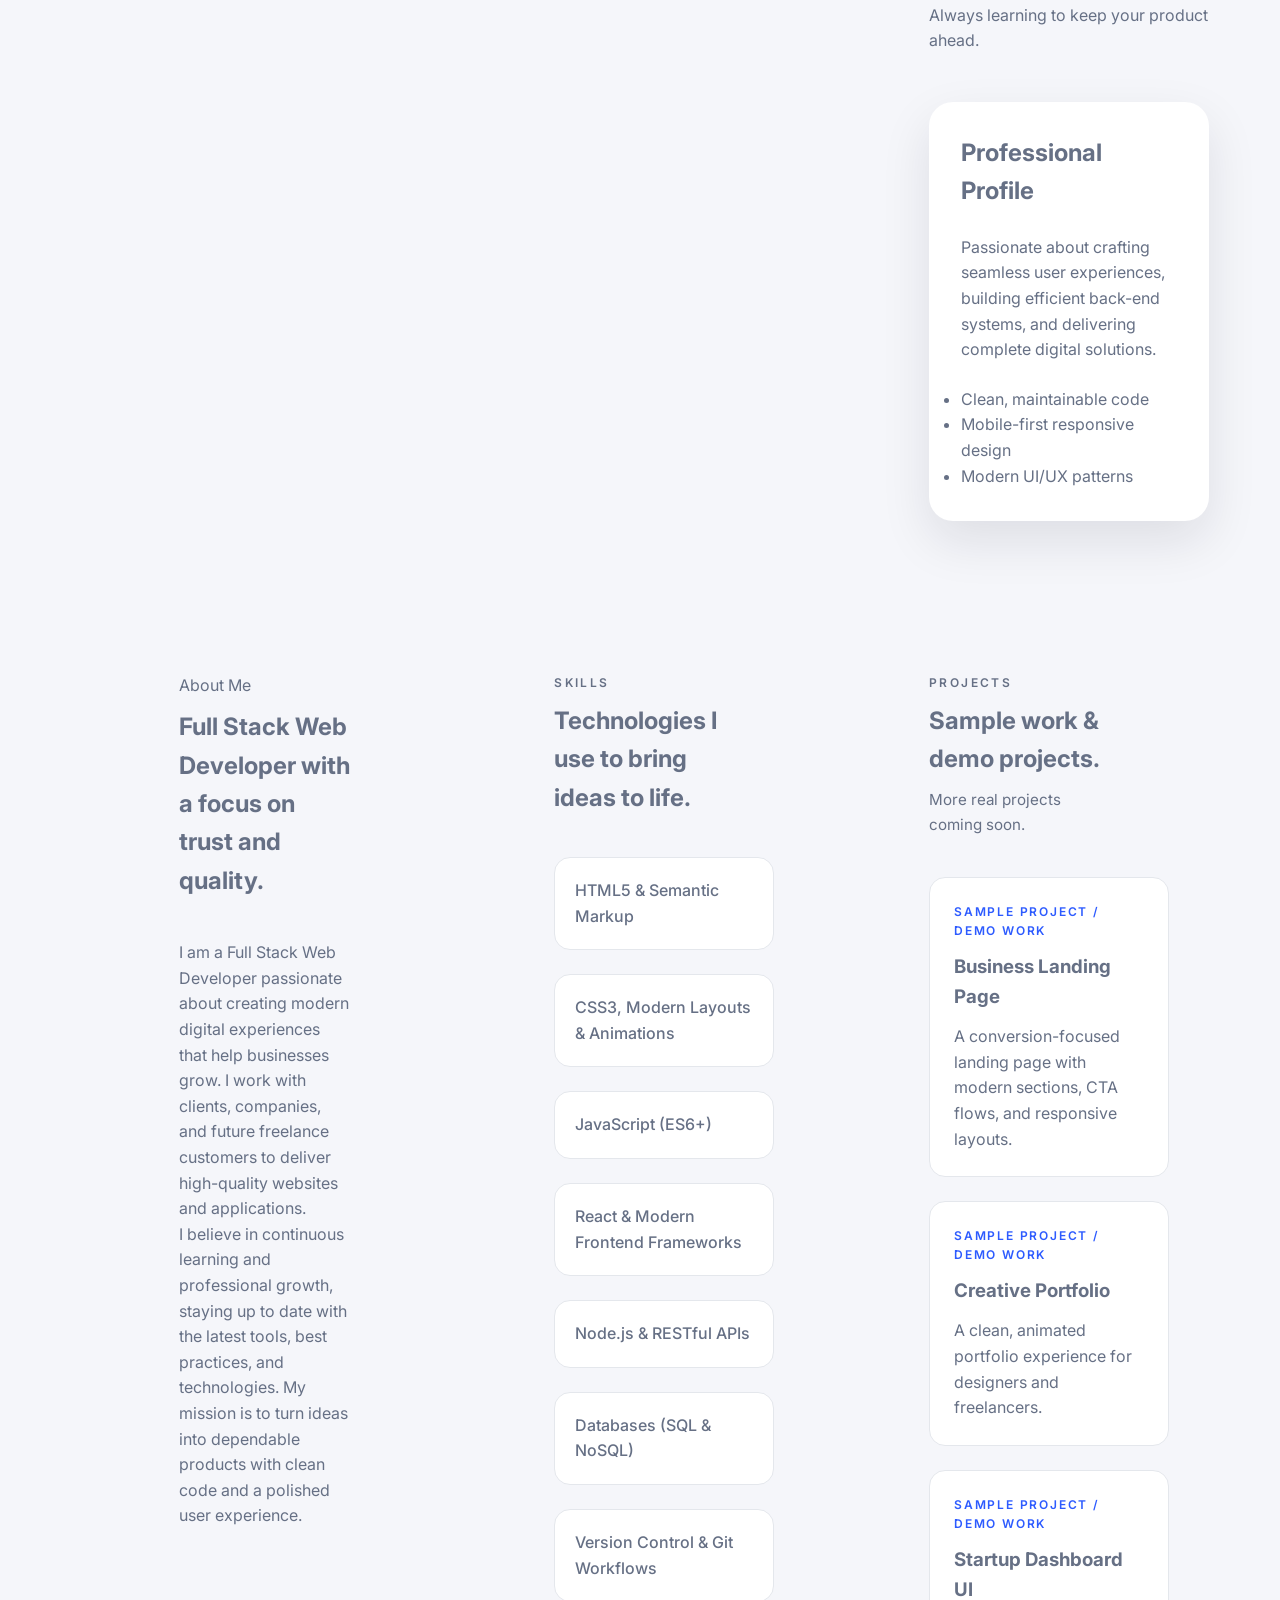
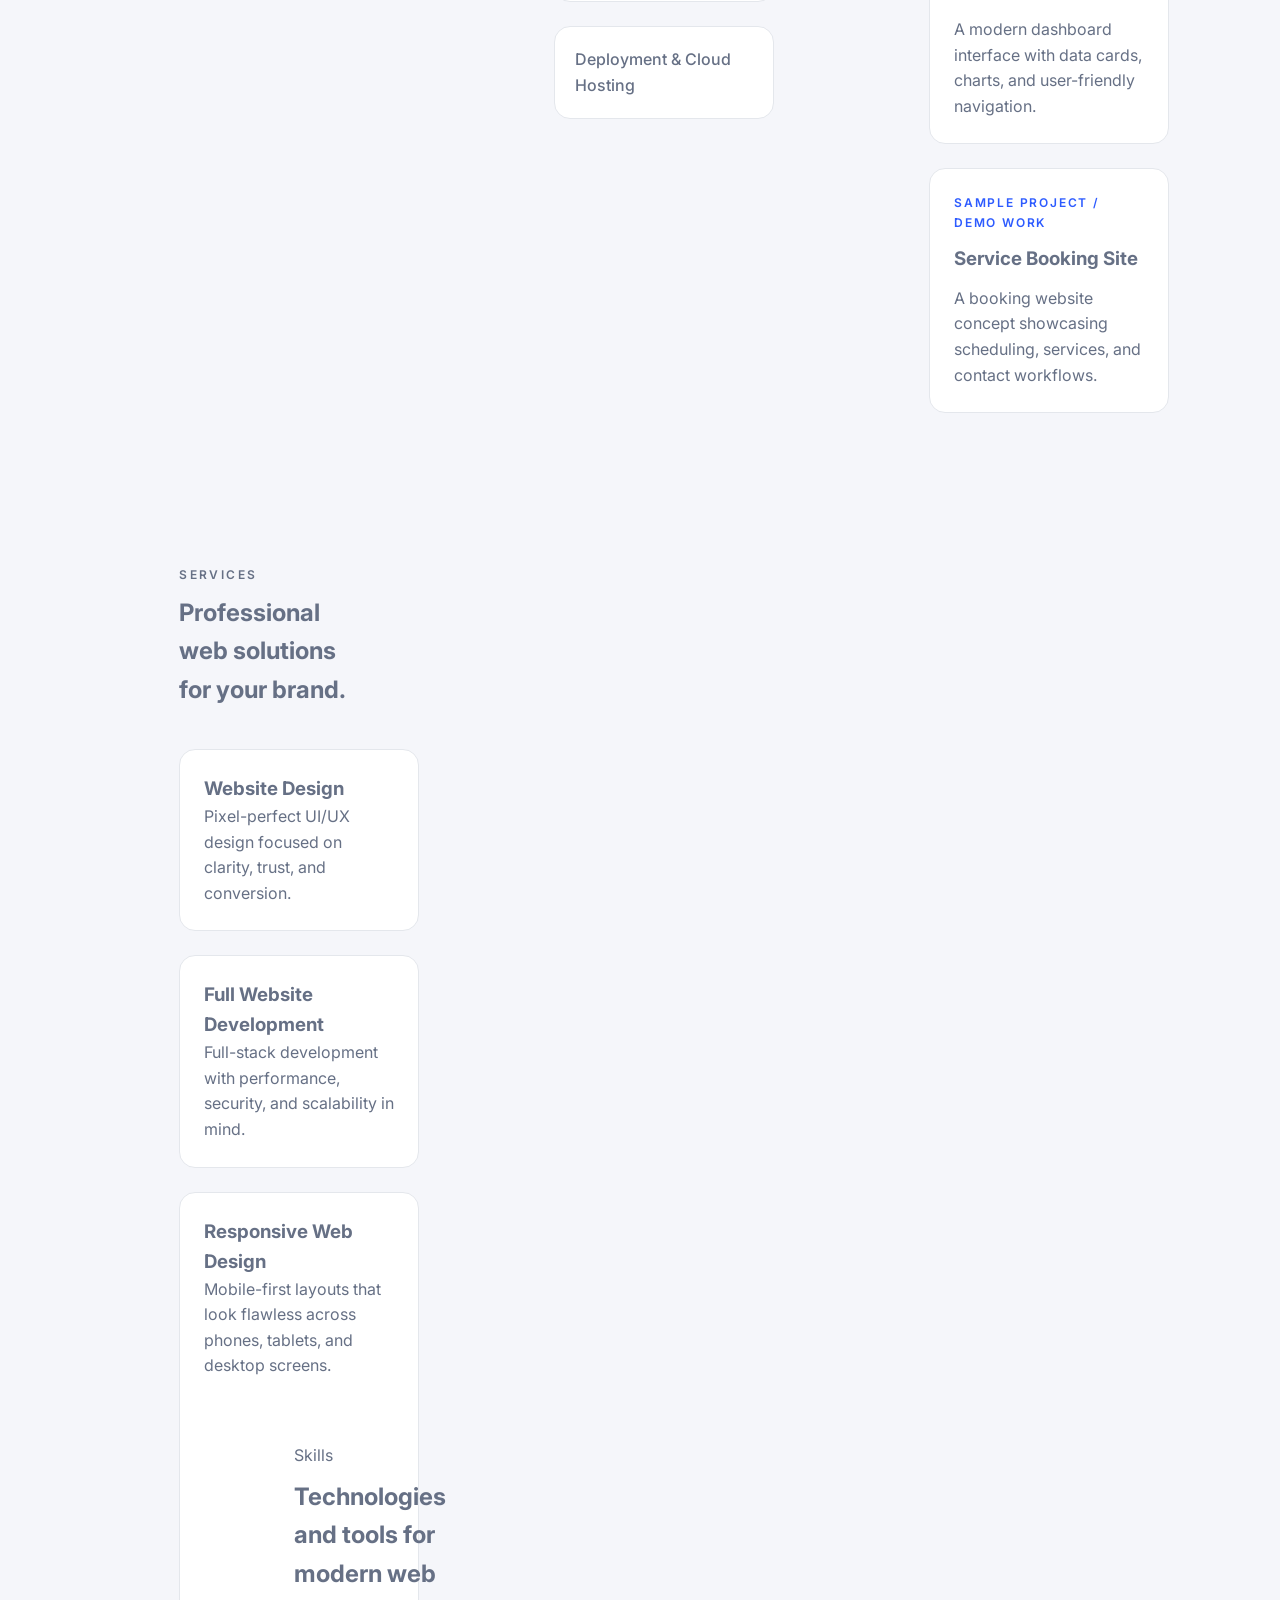
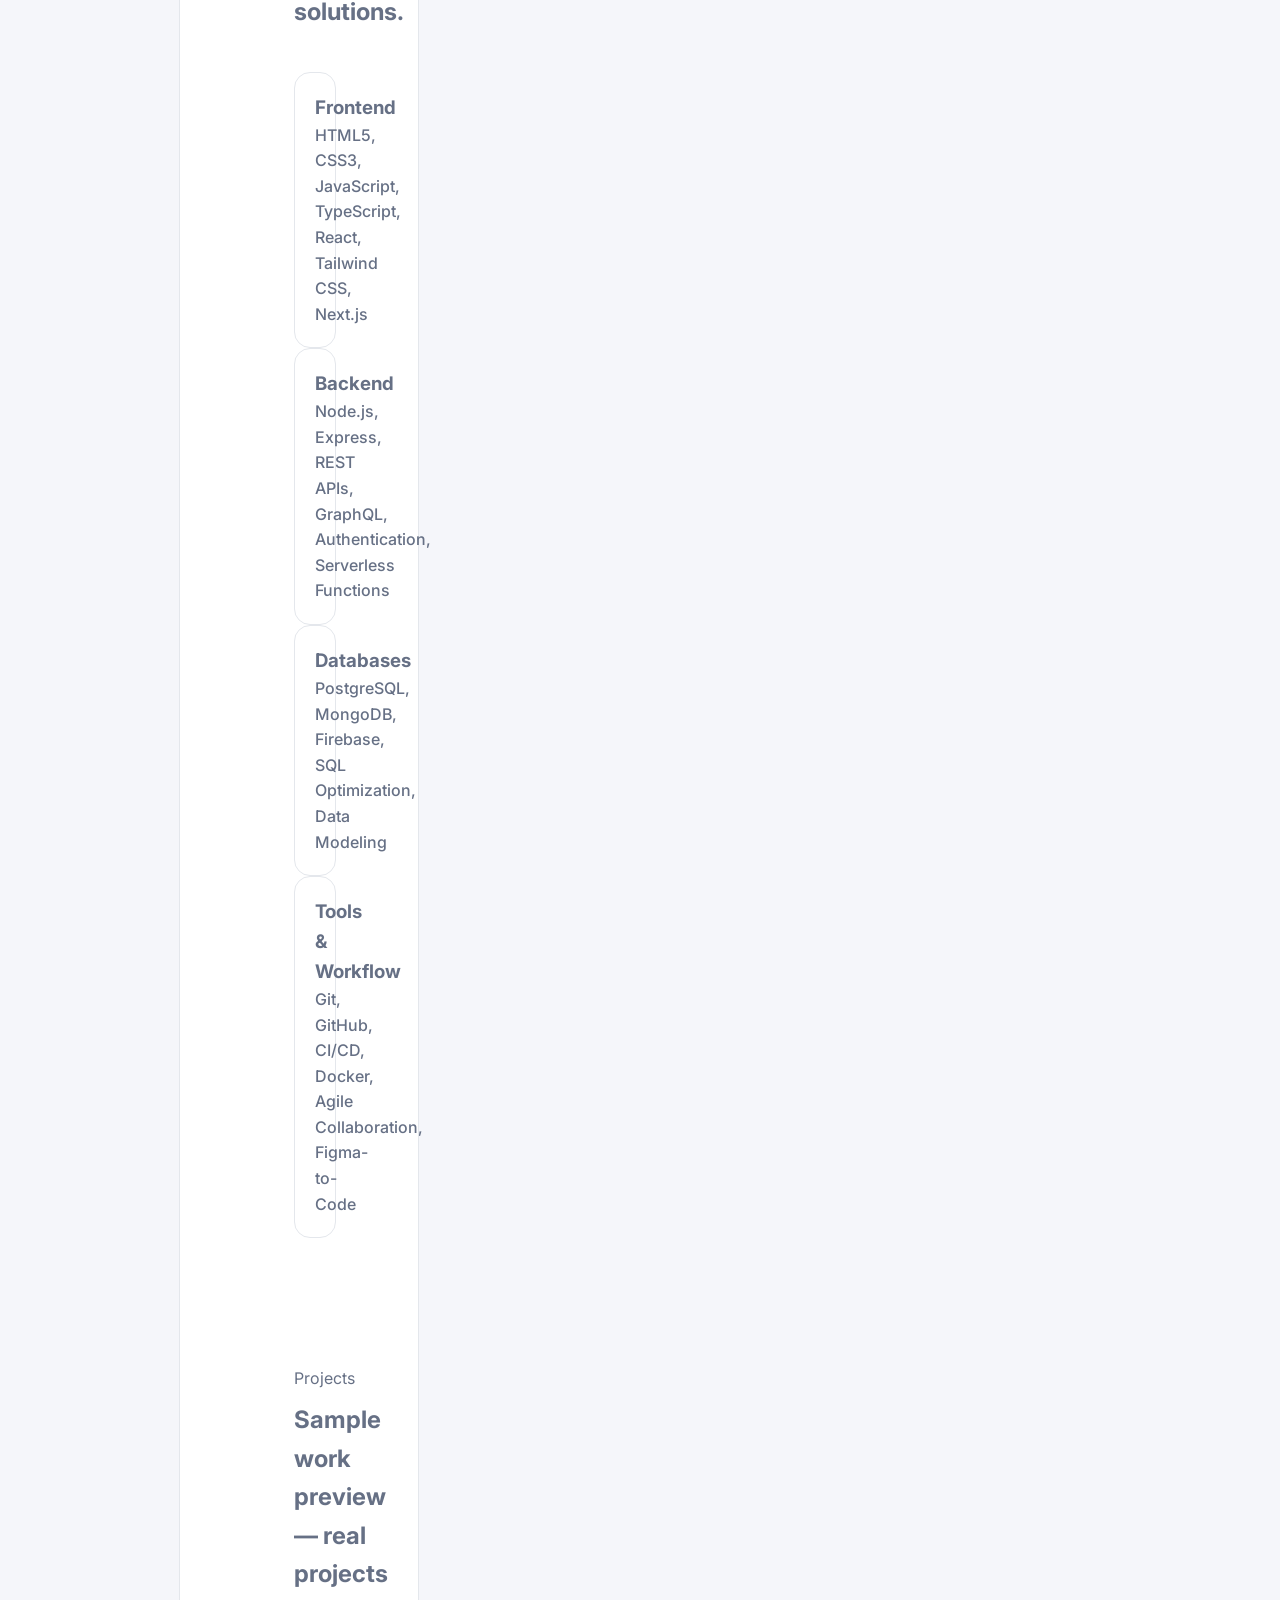
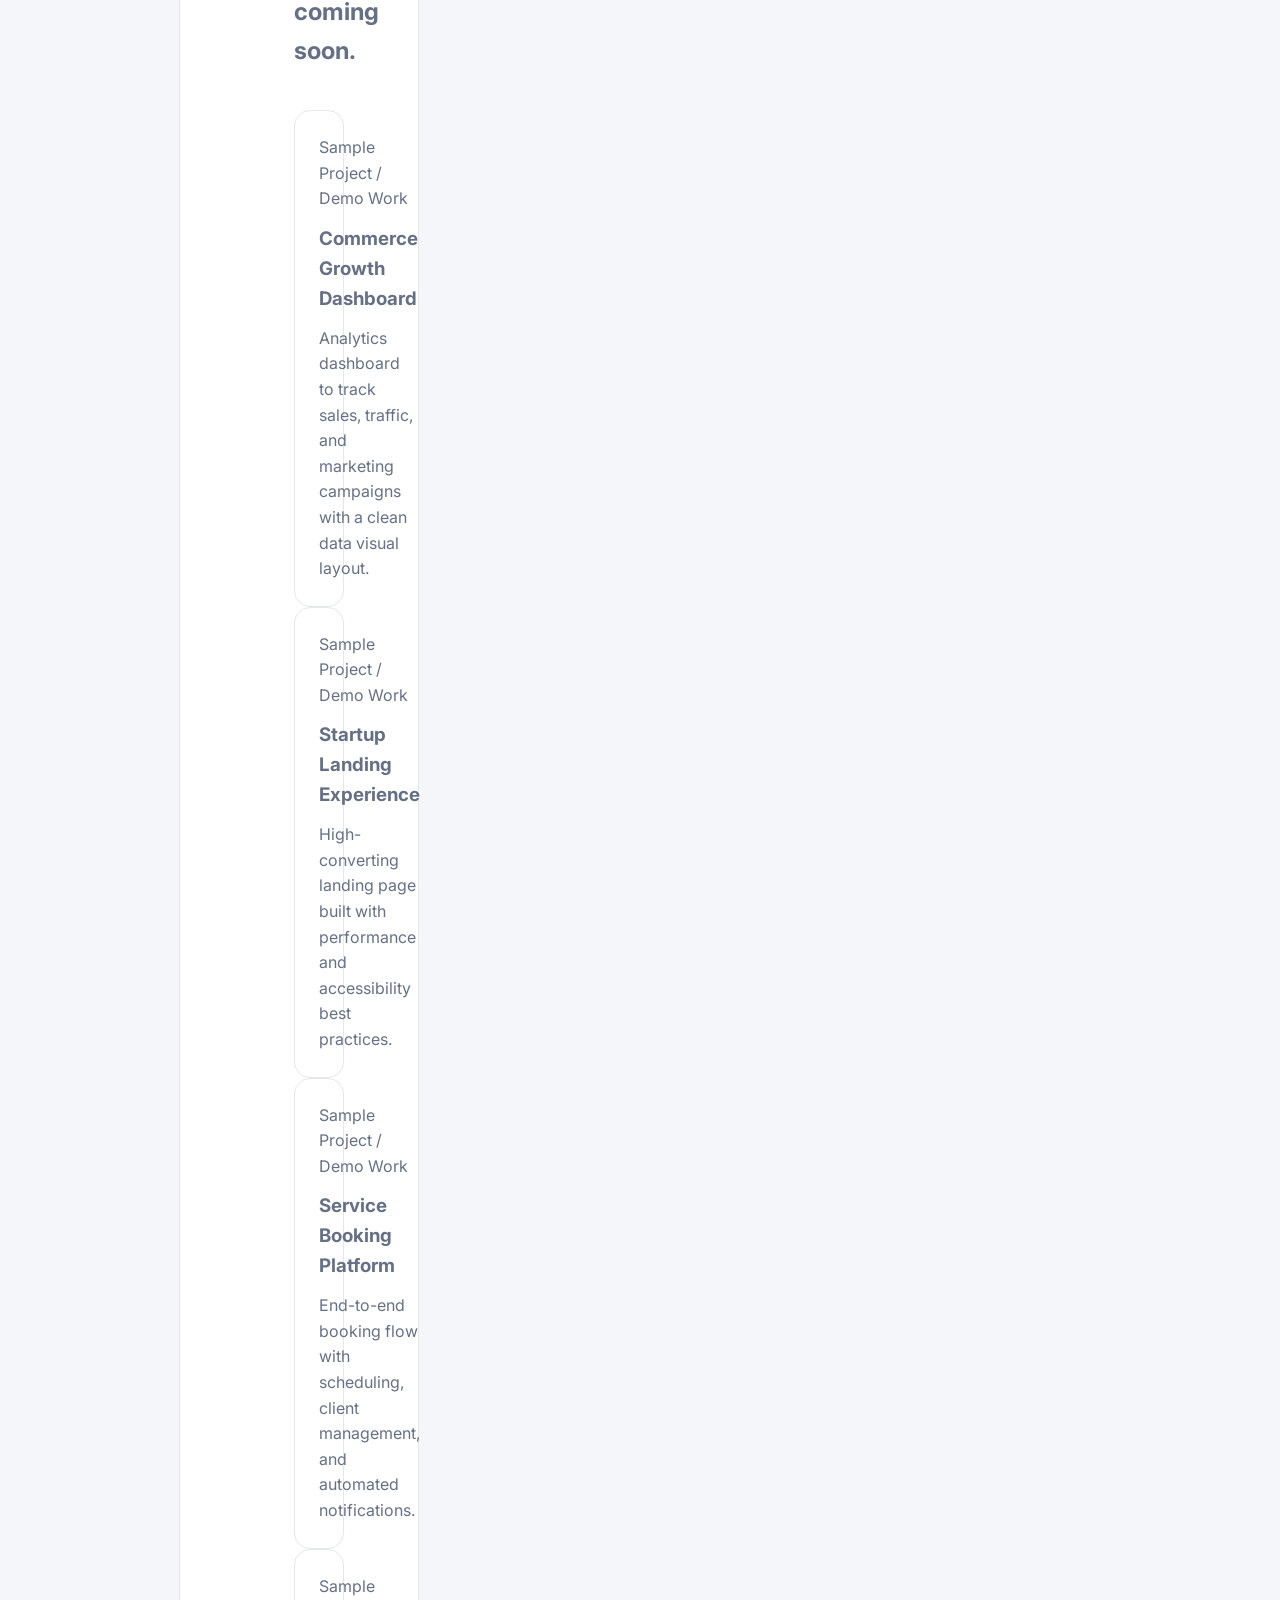
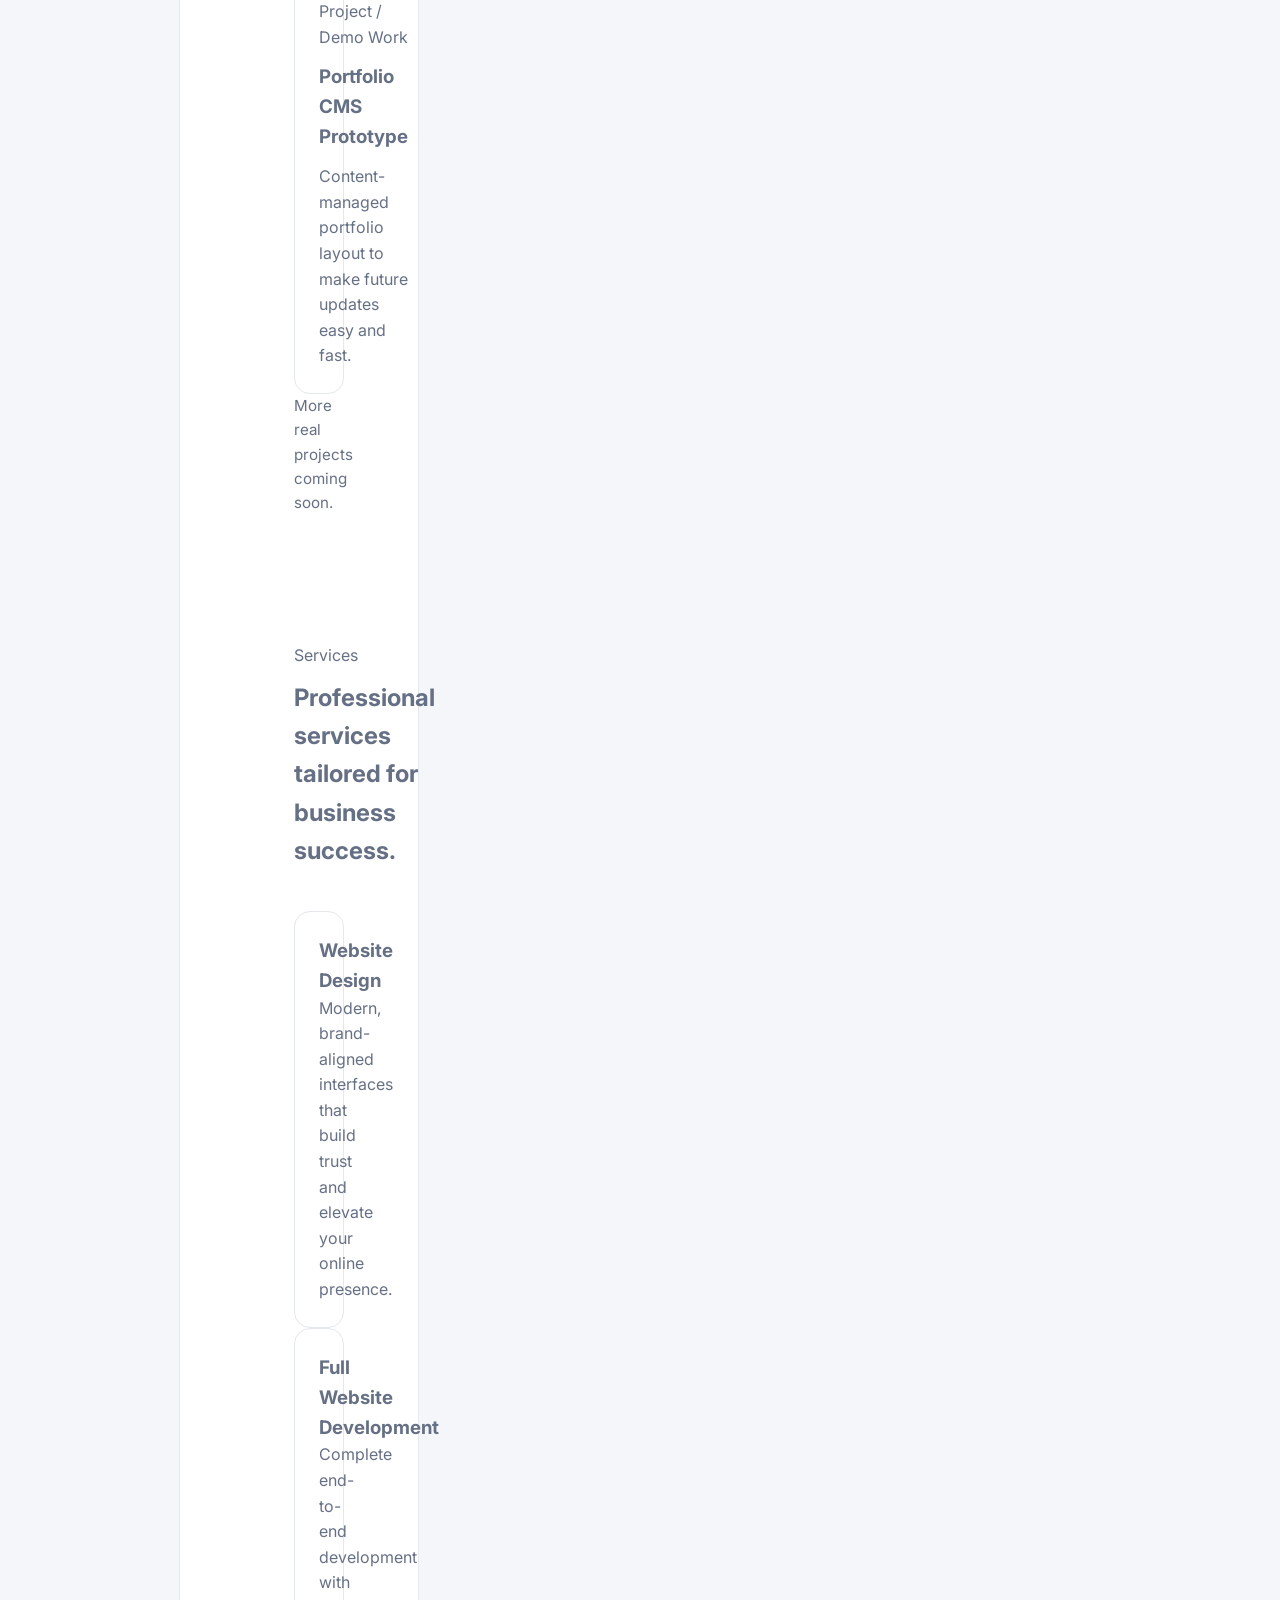
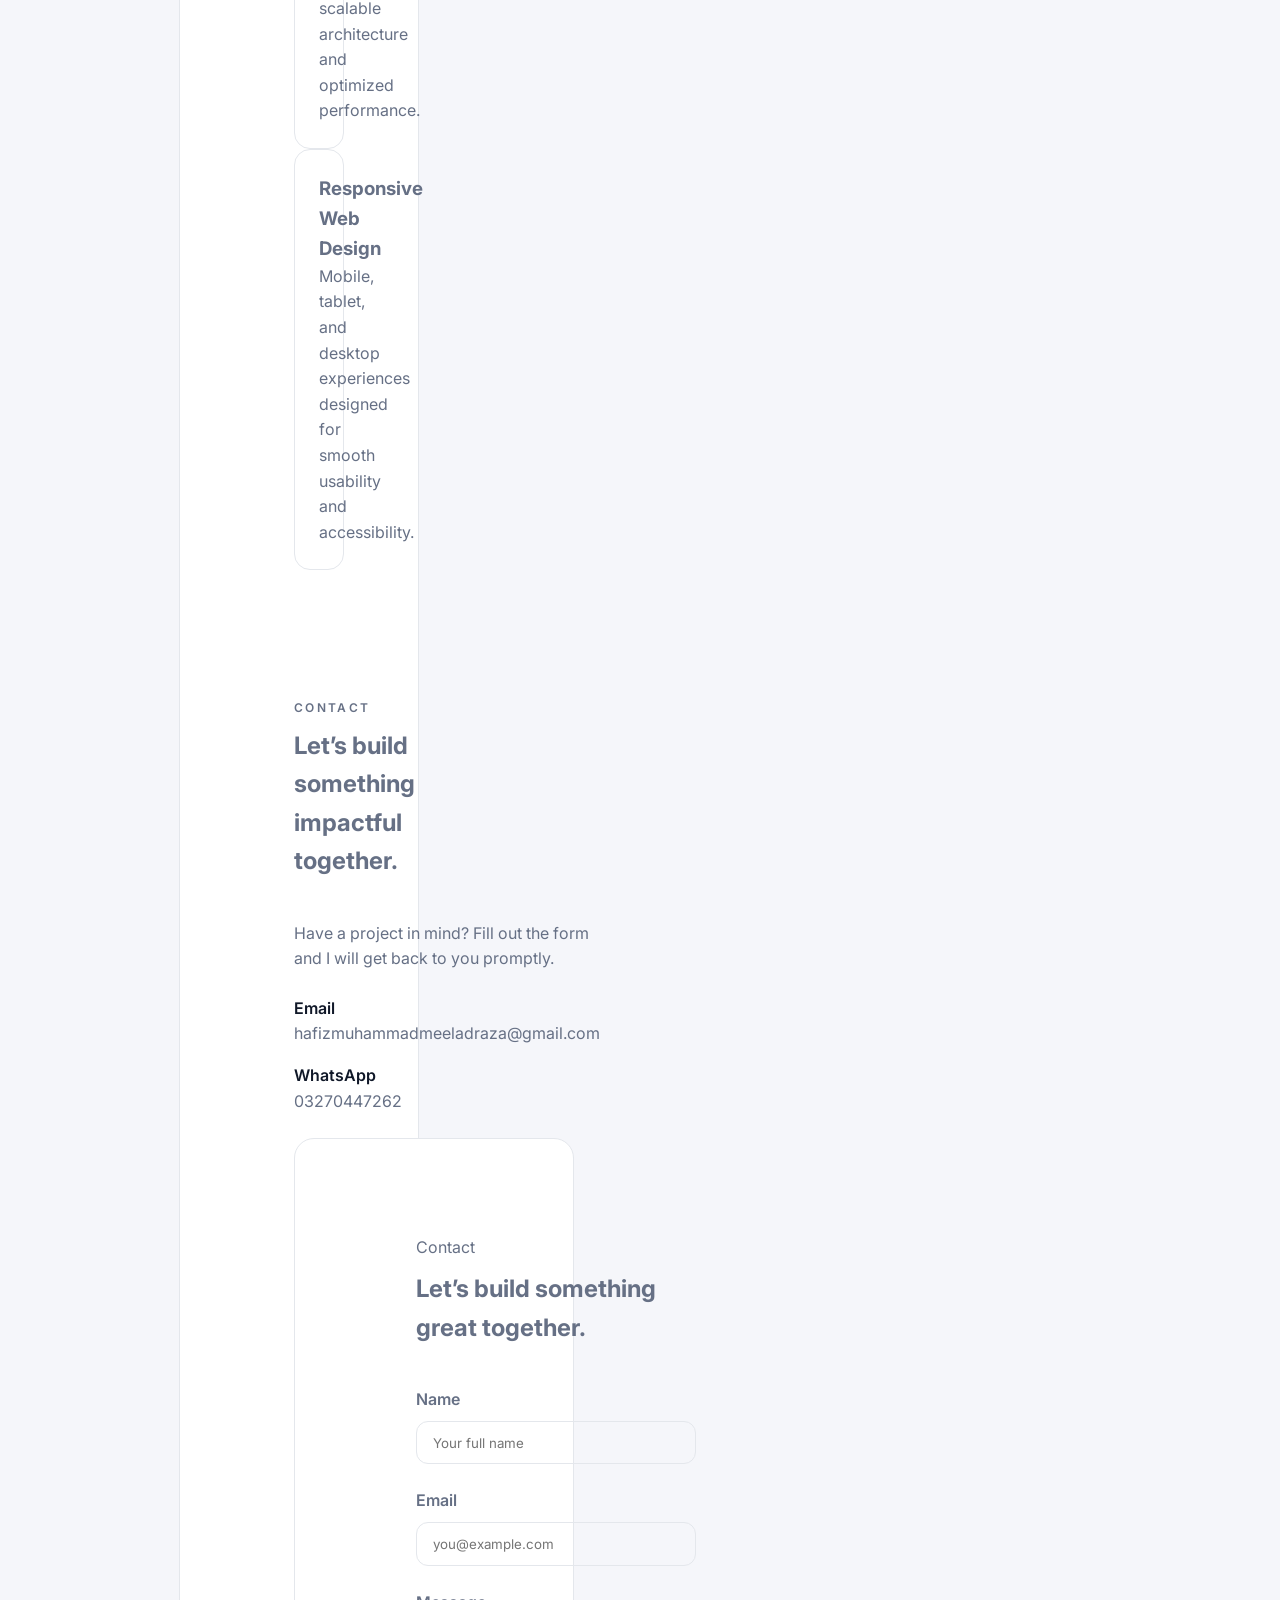
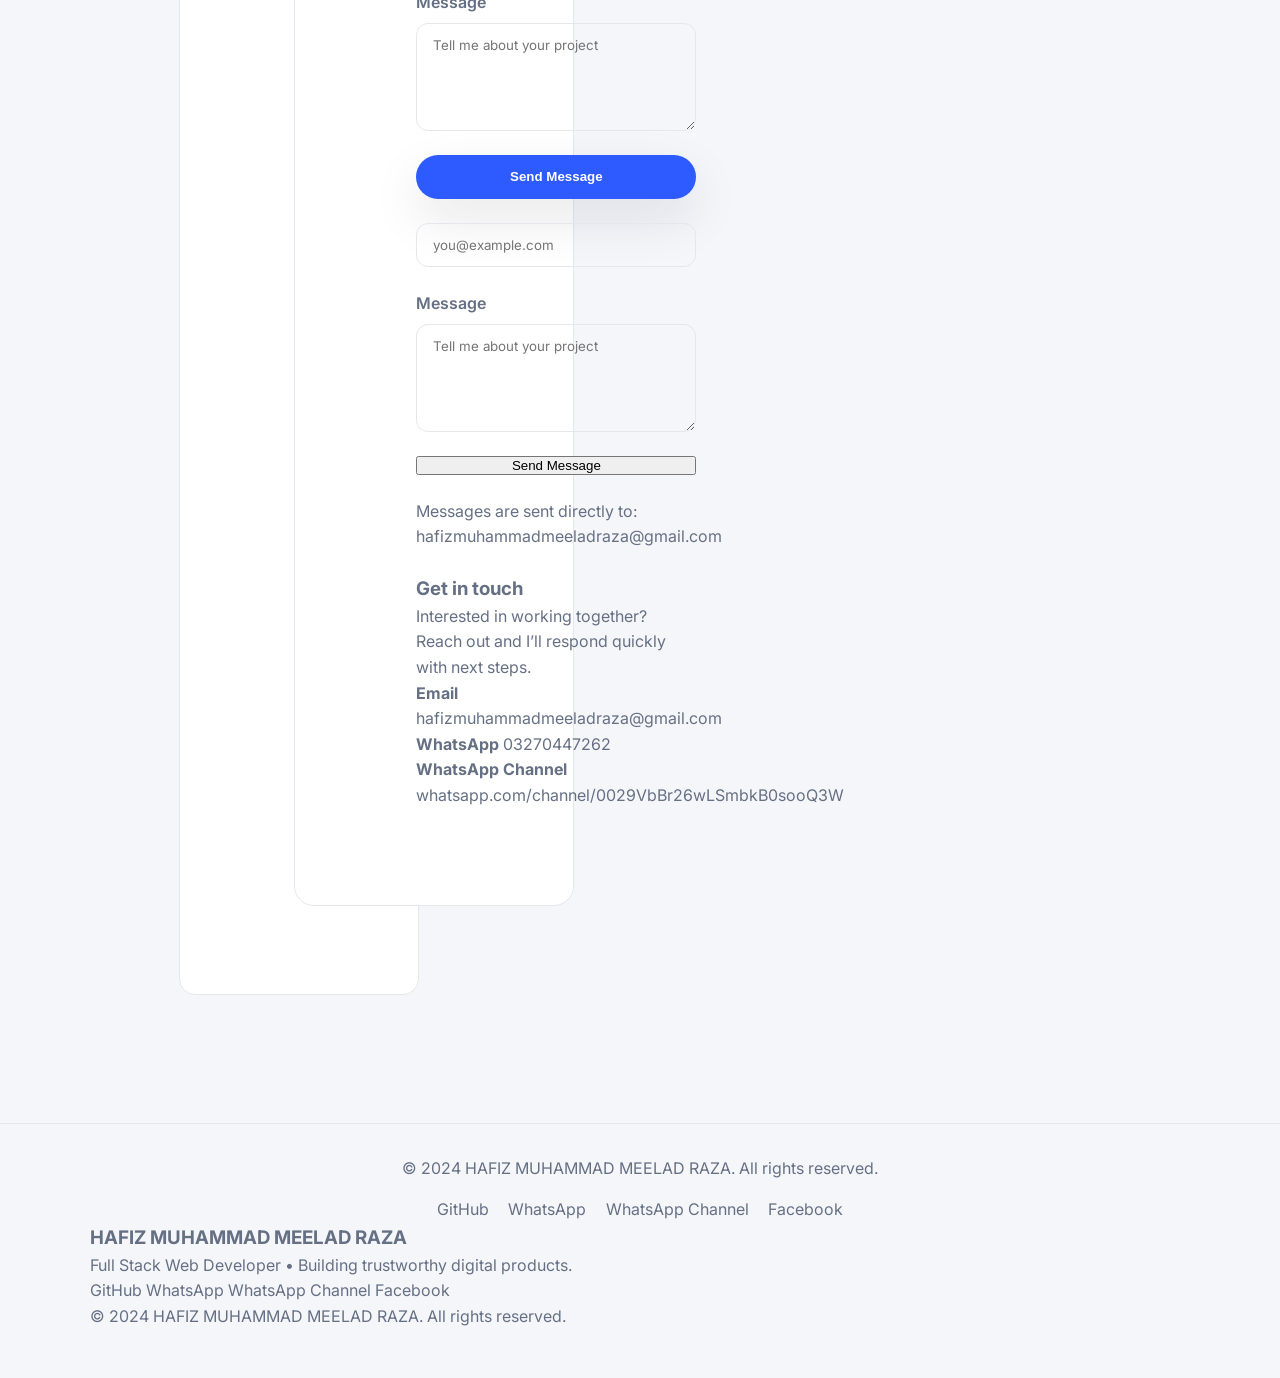
==== commit 4077569b: "Merge branch 'main' into codex/create-professional-developer-portfolio-website" ====
--- a/index.html
+++ b/index.html
@@ -16,6 +16,7 @@
     <link rel="preconnect" href="https://fonts.googleapis.com" />
     <link rel="preconnect" href="https://fonts.gstatic.com" crossorigin />
     <link
+      href="https://fonts.googleapis.com/css2?family=Inter:wght@300;400;500;600;700&display=swap"
       href="https://fonts.googleapis.com/css2?family=Inter:wght@300;400;500;600;700&family=Playfair+Display:wght@500;600&display=swap"
       rel="stylesheet"
     />
@@ -24,6 +25,22 @@
   <body>
     <header class="site-header">
       <nav class="nav">
+        <a class="logo" href="#hero">HMMR</a>
+        <button class="nav-toggle" aria-label="Toggle navigation">
+          <span></span>
+          <span></span>
+          <span></span>
+        </button>
+        <div class="nav-links" data-visible="false">
+          <a href="#about">About</a>
+          <a href="#skills">Skills</a>
+          <a href="#projects">Projects</a>
+          <a href="#services">Services</a>
+          <a href="#contact">Contact</a>
+        </div>
+        <button class="theme-toggle" type="button" aria-label="Toggle dark mode">
+          <span class="theme-toggle__icon">🌙</span>
+        </button>
         <div class="brand">HAFIZ MUHAMMAD MEELAD RAZA</div>
         <div class="nav-actions">
           <a href="#projects" class="nav-link">Projects</a>
@@ -38,6 +55,53 @@
     </header>
 
     <main>
+      <section id="hero" class="hero">
+        <div class="hero-content">
+          <p class="hero-eyebrow">Hello, I am</p>
+          <h1>HAFIZ MUHAMMAD MEELAD RAZA</h1>
+          <h2>Full Stack Web Developer</h2>
+          <p class="hero-tagline">
+            I build clean, responsive, and conversion-focused web experiences for
+            clients, companies, and ambitious startups.
+          </p>
+          <div class="hero-actions">
+            <a class="btn primary" href="#contact">Hire Me</a>
+            <a class="btn ghost" href="#contact">Contact Me</a>
+          </div>
+        </div>
+        <div class="hero-card">
+          <div class="hero-card__item">
+            <h3>Trust & Professionalism</h3>
+            <p>
+              Reliable communication, on-time delivery, and long-term partnership
+              mindset for every project.
+            </p>
+          </div>
+          <div class="hero-card__item">
+            <h3>Modern & Responsive</h3>
+            <p>
+              Tailored interfaces that feel great on desktop, tablet, and mobile.
+            </p>
+          </div>
+        </div>
+      </section>
+
+      <section id="about" class="section about">
+        <div class="section-heading">
+          <p class="section-label">About Me</p>
+          <h2>Crafting digital experiences that grow your business.</h2>
+        </div>
+        <div class="about-grid">
+          <p>
+            I am a Full Stack Web Developer passionate about building scalable,
+            modern web applications and polished portfolio websites for
+            freelancers and companies. I focus on clean architecture, high
+            performance, and user-focused design to help your brand stand out.
+          </p>
+          <p>
+            Continuous learning keeps me ahead of the curve in a fast-moving
+            industry. I love collaborating with clients to deliver solutions
+            that feel professional, trustworthy, and future-ready.
       <section class="hero" id="home">
         <div class="hero-content">
           <p class="eyebrow">Full Stack Web Developer</p>
@@ -98,6 +162,91 @@
         </div>
       </section>
 
+      <section id="skills" class="section skills">
+        <div class="section-heading">
+          <p class="section-label">Skills</p>
+          <h2>Technologies I use to bring ideas to life.</h2>
+        </div>
+        <div class="skills-grid">
+          <div class="skill-card">HTML5 &amp; Semantic Markup</div>
+          <div class="skill-card">CSS3, Modern Layouts &amp; Animations</div>
+          <div class="skill-card">JavaScript (ES6+)</div>
+          <div class="skill-card">React &amp; Modern Frontend Frameworks</div>
+          <div class="skill-card">Node.js &amp; RESTful APIs</div>
+          <div class="skill-card">Databases (SQL &amp; NoSQL)</div>
+          <div class="skill-card">Version Control &amp; Git Workflows</div>
+          <div class="skill-card">Deployment &amp; Cloud Hosting</div>
+        </div>
+      </section>
+
+      <section id="projects" class="section projects">
+        <div class="section-heading">
+          <p class="section-label">Projects</p>
+          <h2>Sample work &amp; demo projects.</h2>
+          <p class="section-note">More real projects coming soon.</p>
+        </div>
+        <div class="projects-grid">
+          <article class="project-card">
+            <span class="project-label">Sample Project / Demo Work</span>
+            <h3>Business Landing Page</h3>
+            <p>
+              A conversion-focused landing page with modern sections, CTA flows,
+              and responsive layouts.
+            </p>
+          </article>
+          <article class="project-card">
+            <span class="project-label">Sample Project / Demo Work</span>
+            <h3>Creative Portfolio</h3>
+            <p>
+              A clean, animated portfolio experience for designers and
+              freelancers.
+            </p>
+          </article>
+          <article class="project-card">
+            <span class="project-label">Sample Project / Demo Work</span>
+            <h3>Startup Dashboard UI</h3>
+            <p>
+              A modern dashboard interface with data cards, charts, and
+              user-friendly navigation.
+            </p>
+          </article>
+          <article class="project-card">
+            <span class="project-label">Sample Project / Demo Work</span>
+            <h3>Service Booking Site</h3>
+            <p>
+              A booking website concept showcasing scheduling, services, and
+              contact workflows.
+            </p>
+          </article>
+        </div>
+      </section>
+
+      <section id="services" class="section services">
+        <div class="section-heading">
+          <p class="section-label">Services</p>
+          <h2>Professional web solutions for your brand.</h2>
+        </div>
+        <div class="services-grid">
+          <div class="service-card">
+            <h3>Website Design</h3>
+            <p>
+              Pixel-perfect UI/UX design focused on clarity, trust, and
+              conversion.
+            </p>
+          </div>
+          <div class="service-card">
+            <h3>Full Website Development</h3>
+            <p>
+              Full-stack development with performance, security, and scalability
+              in mind.
+            </p>
+          </div>
+          <div class="service-card">
+            <h3>Responsive Web Design</h3>
+            <p>
+              Mobile-first layouts that look flawless across phones, tablets,
+              and desktop screens.
+            </p>
       <section class="section" id="skills">
         <div class="section-heading">
           <p class="eyebrow">Skills</p>
@@ -174,6 +323,38 @@
         </div>
       </section>
 
+      <section id="contact" class="section contact">
+        <div class="section-heading">
+          <p class="section-label">Contact</p>
+          <h2>Let’s build something impactful together.</h2>
+        </div>
+        <div class="contact-grid">
+          <div class="contact-info">
+            <p>
+              Have a project in mind? Fill out the form and I will get back to
+              you promptly.
+            </p>
+            <div class="contact-list">
+              <div>
+                <span>Email</span>
+                <a href="mailto:hafizmuhammadmeeladraza@gmail.com"
+                  >hafizmuhammadmeeladraza@gmail.com</a
+                >
+              </div>
+              <div>
+                <span>WhatsApp</span>
+                <a href="https://wa.me/923270447262" target="_blank" rel="noreferrer"
+                  >03270447262</a
+                >
+              </div>
+            </div>
+          </div>
+          <form
+            class="contact-form"
+            action="mailto:hafizmuhammadmeeladraza@gmail.com"
+            method="POST"
+            enctype="text/plain"
+          >
       <section class="section contact" id="contact">
         <div class="section-heading">
           <p class="eyebrow">Contact</p>
@@ -187,6 +368,24 @@
             </label>
             <label>
               Email
+              <input
+                type="email"
+                name="email"
+                placeholder="you@example.com"
+                required
+              />
+            </label>
+            <label>
+              Message
+              <textarea
+                name="message"
+                rows="5"
+                placeholder="Tell me about your project"
+                required
+              ></textarea>
+            </label>
+            <button class="btn primary" type="submit">Send Message</button>
+          </form>
               <input type="email" name="email" placeholder="you@example.com" required />
             </label>
             <label>
@@ -210,6 +409,30 @@
     </main>
 
     <footer class="footer">
+      <div class="footer-content">
+        <p>© 2024 HAFIZ MUHAMMAD MEELAD RAZA. All rights reserved.</p>
+        <div class="social-links">
+          <a href="https://github.com/" target="_blank" rel="noreferrer">GitHub</a>
+          <a
+            href="https://wa.me/923270447262"
+            target="_blank"
+            rel="noreferrer"
+            >WhatsApp</a
+          >
+          <a
+            href="https://whatsapp.com/channel/0029VbBr26wLSmbkB0sooQ3W"
+            target="_blank"
+            rel="noreferrer"
+            >WhatsApp Channel</a
+          >
+          <a
+            href="https://www.facebook.com/share/1Arx2dxpmw/"
+            target="_blank"
+            rel="noreferrer"
+            >Facebook</a
+          >
+        </div>
+      </div>
       <div>
         <h3>HAFIZ MUHAMMAD MEELAD RAZA</h3>
         <p>Full Stack Web Developer • Building trustworthy digital products.</p>
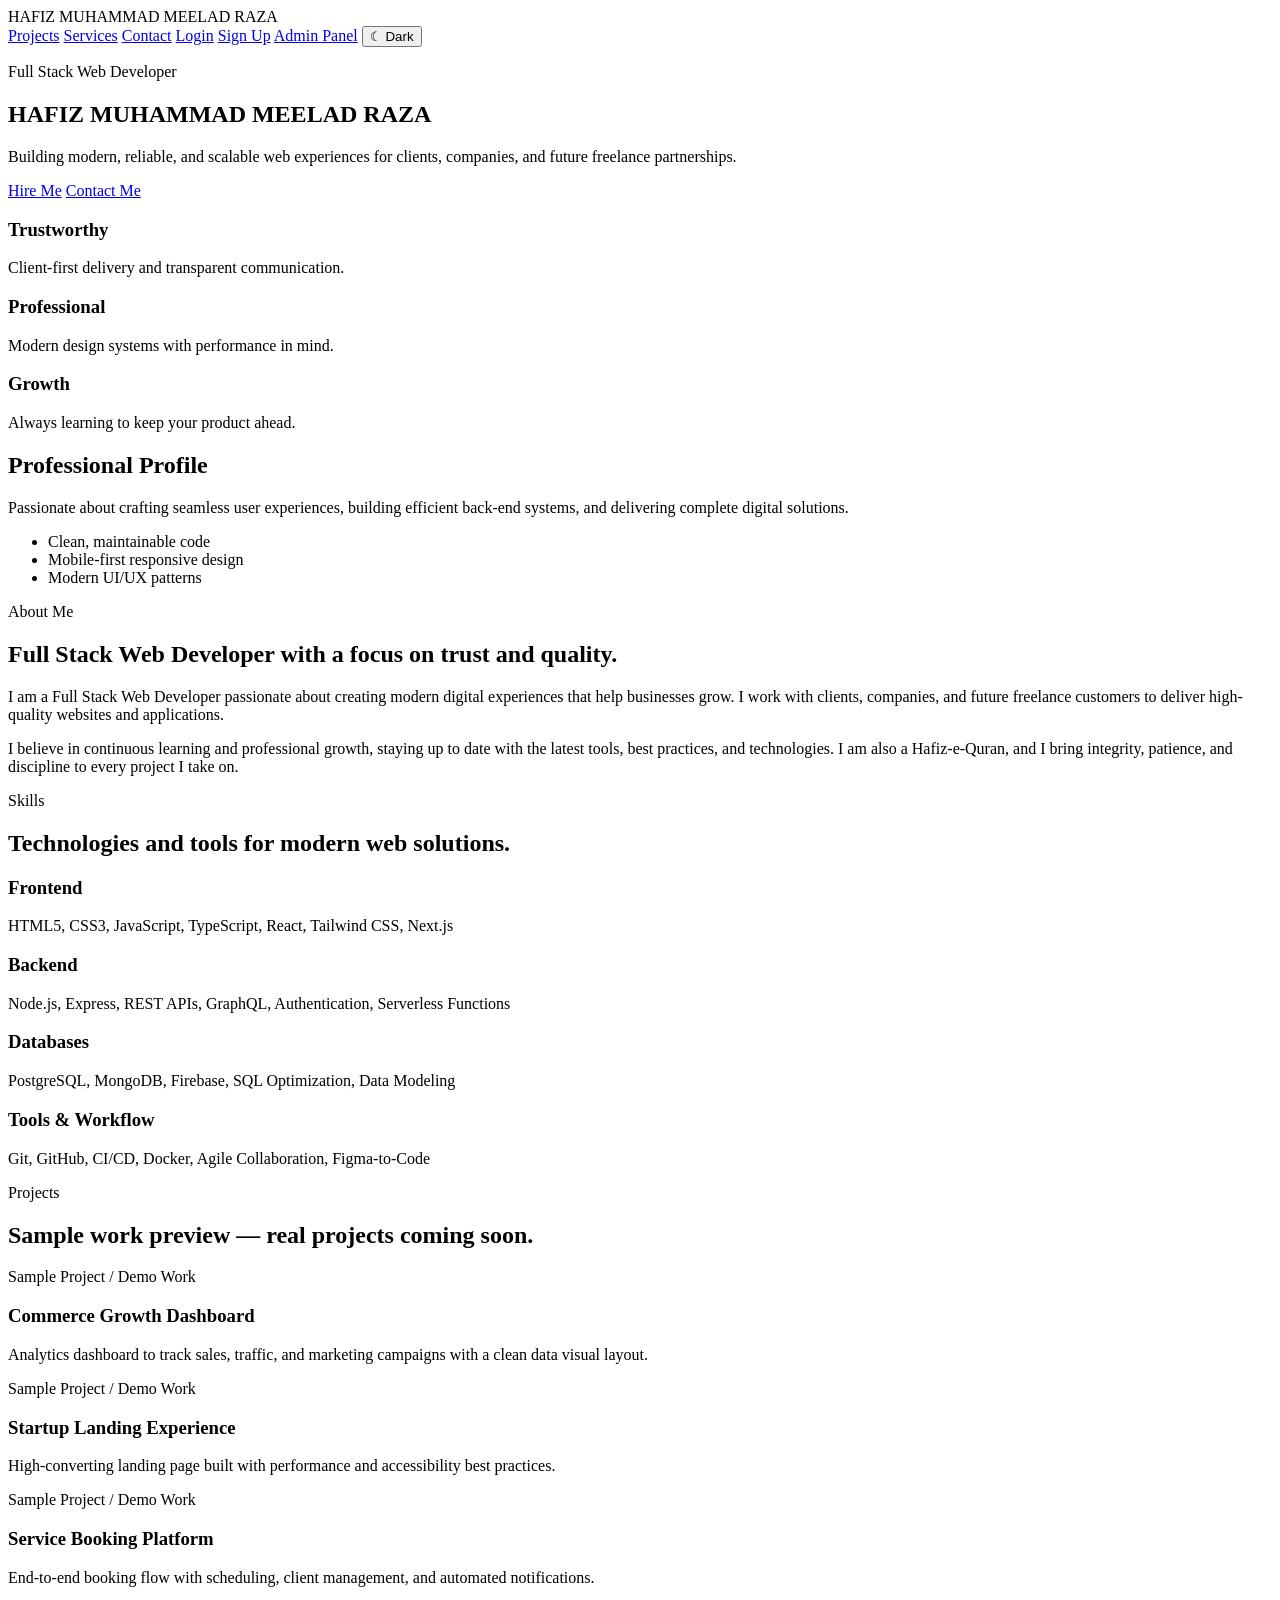
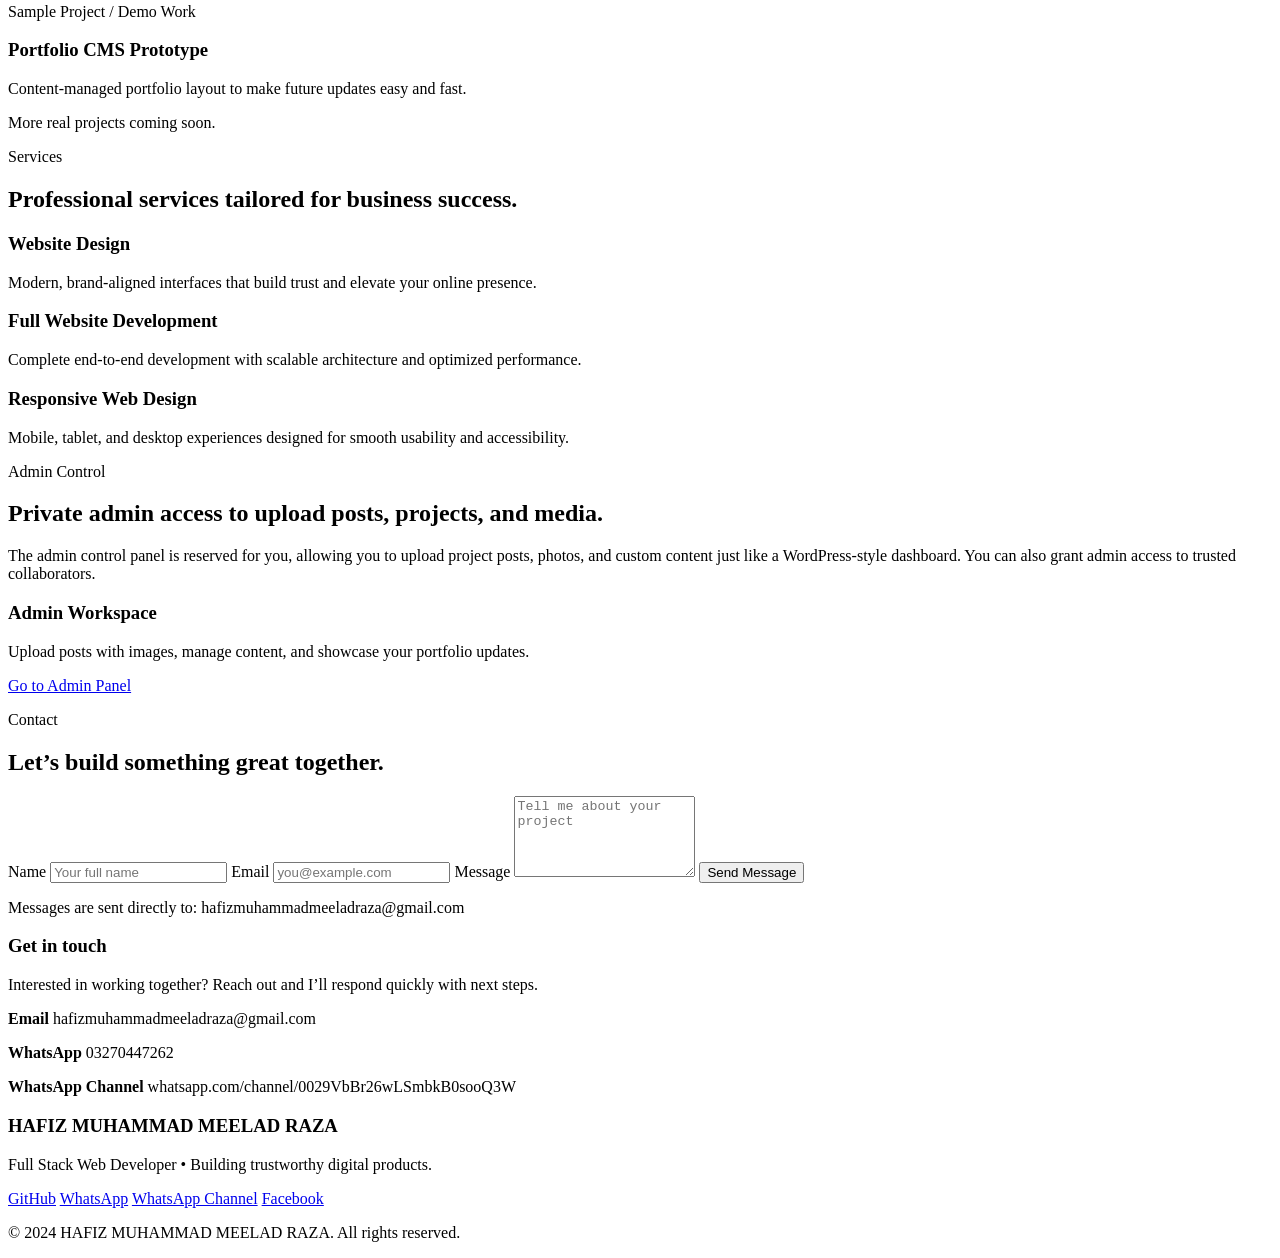
==== commit faddc71d: "mrk" ====
--- a/index.html
+++ b/index.html
@@ -16,7 +16,6 @@
     <link rel="preconnect" href="https://fonts.googleapis.com" />
     <link rel="preconnect" href="https://fonts.gstatic.com" crossorigin />
     <link
-      href="https://fonts.googleapis.com/css2?family=Inter:wght@300;400;500;600;700&display=swap"
       href="https://fonts.googleapis.com/css2?family=Inter:wght@300;400;500;600;700&family=Playfair+Display:wght@500;600&display=swap"
       rel="stylesheet"
     />
@@ -25,27 +24,14 @@
   <body>
     <header class="site-header">
       <nav class="nav">
-        <a class="logo" href="#hero">HMMR</a>
-        <button class="nav-toggle" aria-label="Toggle navigation">
-          <span></span>
-          <span></span>
-          <span></span>
-        </button>
-        <div class="nav-links" data-visible="false">
-          <a href="#about">About</a>
-          <a href="#skills">Skills</a>
-          <a href="#projects">Projects</a>
-          <a href="#services">Services</a>
-          <a href="#contact">Contact</a>
-        </div>
-        <button class="theme-toggle" type="button" aria-label="Toggle dark mode">
-          <span class="theme-toggle__icon">🌙</span>
-        </button>
         <div class="brand">HAFIZ MUHAMMAD MEELAD RAZA</div>
         <div class="nav-actions">
           <a href="#projects" class="nav-link">Projects</a>
           <a href="#services" class="nav-link">Services</a>
           <a href="#contact" class="nav-link">Contact</a>
+          <a href="login.html" class="nav-link">Login</a>
+          <a href="signup.html" class="nav-link">Sign Up</a>
+          <a href="admin.html" class="nav-link">Admin Panel</a>
           <button class="theme-toggle" id="themeToggle" type="button" aria-label="Toggle dark and light mode">
             <span class="toggle-icon" aria-hidden="true">☾</span>
             <span class="toggle-text">Dark</span>
@@ -55,53 +41,6 @@
     </header>
 
     <main>
-      <section id="hero" class="hero">
-        <div class="hero-content">
-          <p class="hero-eyebrow">Hello, I am</p>
-          <h1>HAFIZ MUHAMMAD MEELAD RAZA</h1>
-          <h2>Full Stack Web Developer</h2>
-          <p class="hero-tagline">
-            I build clean, responsive, and conversion-focused web experiences for
-            clients, companies, and ambitious startups.
-          </p>
-          <div class="hero-actions">
-            <a class="btn primary" href="#contact">Hire Me</a>
-            <a class="btn ghost" href="#contact">Contact Me</a>
-          </div>
-        </div>
-        <div class="hero-card">
-          <div class="hero-card__item">
-            <h3>Trust & Professionalism</h3>
-            <p>
-              Reliable communication, on-time delivery, and long-term partnership
-              mindset for every project.
-            </p>
-          </div>
-          <div class="hero-card__item">
-            <h3>Modern & Responsive</h3>
-            <p>
-              Tailored interfaces that feel great on desktop, tablet, and mobile.
-            </p>
-          </div>
-        </div>
-      </section>
-
-      <section id="about" class="section about">
-        <div class="section-heading">
-          <p class="section-label">About Me</p>
-          <h2>Crafting digital experiences that grow your business.</h2>
-        </div>
-        <div class="about-grid">
-          <p>
-            I am a Full Stack Web Developer passionate about building scalable,
-            modern web applications and polished portfolio websites for
-            freelancers and companies. I focus on clean architecture, high
-            performance, and user-focused design to help your brand stand out.
-          </p>
-          <p>
-            Continuous learning keeps me ahead of the curve in a fast-moving
-            industry. I love collaborating with clients to deliver solutions
-            that feel professional, trustworthy, and future-ready.
       <section class="hero" id="home">
         <div class="hero-content">
           <p class="eyebrow">Full Stack Web Developer</p>
@@ -156,97 +95,12 @@
           </p>
           <p>
             I believe in continuous learning and professional growth, staying up to date with the latest tools, best
-            practices, and technologies. My mission is to turn ideas into dependable products with clean code and a
-            polished user experience.
-          </p>
-        </div>
-      </section>
-
-      <section id="skills" class="section skills">
-        <div class="section-heading">
-          <p class="section-label">Skills</p>
-          <h2>Technologies I use to bring ideas to life.</h2>
-        </div>
-        <div class="skills-grid">
-          <div class="skill-card">HTML5 &amp; Semantic Markup</div>
-          <div class="skill-card">CSS3, Modern Layouts &amp; Animations</div>
-          <div class="skill-card">JavaScript (ES6+)</div>
-          <div class="skill-card">React &amp; Modern Frontend Frameworks</div>
-          <div class="skill-card">Node.js &amp; RESTful APIs</div>
-          <div class="skill-card">Databases (SQL &amp; NoSQL)</div>
-          <div class="skill-card">Version Control &amp; Git Workflows</div>
-          <div class="skill-card">Deployment &amp; Cloud Hosting</div>
-        </div>
-      </section>
-
-      <section id="projects" class="section projects">
-        <div class="section-heading">
-          <p class="section-label">Projects</p>
-          <h2>Sample work &amp; demo projects.</h2>
-          <p class="section-note">More real projects coming soon.</p>
-        </div>
-        <div class="projects-grid">
-          <article class="project-card">
-            <span class="project-label">Sample Project / Demo Work</span>
-            <h3>Business Landing Page</h3>
-            <p>
-              A conversion-focused landing page with modern sections, CTA flows,
-              and responsive layouts.
-            </p>
-          </article>
-          <article class="project-card">
-            <span class="project-label">Sample Project / Demo Work</span>
-            <h3>Creative Portfolio</h3>
-            <p>
-              A clean, animated portfolio experience for designers and
-              freelancers.
-            </p>
-          </article>
-          <article class="project-card">
-            <span class="project-label">Sample Project / Demo Work</span>
-            <h3>Startup Dashboard UI</h3>
-            <p>
-              A modern dashboard interface with data cards, charts, and
-              user-friendly navigation.
-            </p>
-          </article>
-          <article class="project-card">
-            <span class="project-label">Sample Project / Demo Work</span>
-            <h3>Service Booking Site</h3>
-            <p>
-              A booking website concept showcasing scheduling, services, and
-              contact workflows.
-            </p>
-          </article>
-        </div>
-      </section>
-
-      <section id="services" class="section services">
-        <div class="section-heading">
-          <p class="section-label">Services</p>
-          <h2>Professional web solutions for your brand.</h2>
-        </div>
-        <div class="services-grid">
-          <div class="service-card">
-            <h3>Website Design</h3>
-            <p>
-              Pixel-perfect UI/UX design focused on clarity, trust, and
-              conversion.
-            </p>
-          </div>
-          <div class="service-card">
-            <h3>Full Website Development</h3>
-            <p>
-              Full-stack development with performance, security, and scalability
-              in mind.
-            </p>
-          </div>
-          <div class="service-card">
-            <h3>Responsive Web Design</h3>
-            <p>
-              Mobile-first layouts that look flawless across phones, tablets,
-              and desktop screens.
-            </p>
+            practices, and technologies. I am also a Hafiz-e-Quran, and I bring integrity, patience, and discipline to
+            every project I take on.
+          </p>
+        </div>
+      </section>
+
       <section class="section" id="skills">
         <div class="section-heading">
           <p class="eyebrow">Skills</p>
@@ -323,38 +177,24 @@
         </div>
       </section>
 
-      <section id="contact" class="section contact">
-        <div class="section-heading">
-          <p class="section-label">Contact</p>
-          <h2>Let’s build something impactful together.</h2>
-        </div>
-        <div class="contact-grid">
-          <div class="contact-info">
-            <p>
-              Have a project in mind? Fill out the form and I will get back to
-              you promptly.
-            </p>
-            <div class="contact-list">
-              <div>
-                <span>Email</span>
-                <a href="mailto:hafizmuhammadmeeladraza@gmail.com"
-                  >hafizmuhammadmeeladraza@gmail.com</a
-                >
-              </div>
-              <div>
-                <span>WhatsApp</span>
-                <a href="https://wa.me/923270447262" target="_blank" rel="noreferrer"
-                  >03270447262</a
-                >
-              </div>
-            </div>
-          </div>
-          <form
-            class="contact-form"
-            action="mailto:hafizmuhammadmeeladraza@gmail.com"
-            method="POST"
-            enctype="text/plain"
-          >
+      <section class="section" id="admin">
+        <div class="section-heading">
+          <p class="eyebrow">Admin Control</p>
+          <h2>Private admin access to upload posts, projects, and media.</h2>
+        </div>
+        <div class="two-column">
+          <p>
+            The admin control panel is reserved for you, allowing you to upload project posts, photos, and custom
+            content just like a WordPress-style dashboard. You can also grant admin access to trusted collaborators.
+          </p>
+          <div class="action-card">
+            <h3>Admin Workspace</h3>
+            <p>Upload posts with images, manage content, and showcase your portfolio updates.</p>
+            <a class="button primary" href="admin.html">Go to Admin Panel</a>
+          </div>
+        </div>
+      </section>
+
       <section class="section contact" id="contact">
         <div class="section-heading">
           <p class="eyebrow">Contact</p>
@@ -368,24 +208,6 @@
             </label>
             <label>
               Email
-              <input
-                type="email"
-                name="email"
-                placeholder="you@example.com"
-                required
-              />
-            </label>
-            <label>
-              Message
-              <textarea
-                name="message"
-                rows="5"
-                placeholder="Tell me about your project"
-                required
-              ></textarea>
-            </label>
-            <button class="btn primary" type="submit">Send Message</button>
-          </form>
               <input type="email" name="email" placeholder="you@example.com" required />
             </label>
             <label>
@@ -409,30 +231,6 @@
     </main>
 
     <footer class="footer">
-      <div class="footer-content">
-        <p>© 2024 HAFIZ MUHAMMAD MEELAD RAZA. All rights reserved.</p>
-        <div class="social-links">
-          <a href="https://github.com/" target="_blank" rel="noreferrer">GitHub</a>
-          <a
-            href="https://wa.me/923270447262"
-            target="_blank"
-            rel="noreferrer"
-            >WhatsApp</a
-          >
-          <a
-            href="https://whatsapp.com/channel/0029VbBr26wLSmbkB0sooQ3W"
-            target="_blank"
-            rel="noreferrer"
-            >WhatsApp Channel</a
-          >
-          <a
-            href="https://www.facebook.com/share/1Arx2dxpmw/"
-            target="_blank"
-            rel="noreferrer"
-            >Facebook</a
-          >
-        </div>
-      </div>
       <div>
         <h3>HAFIZ MUHAMMAD MEELAD RAZA</h3>
         <p>Full Stack Web Developer • Building trustworthy digital products.</p>
